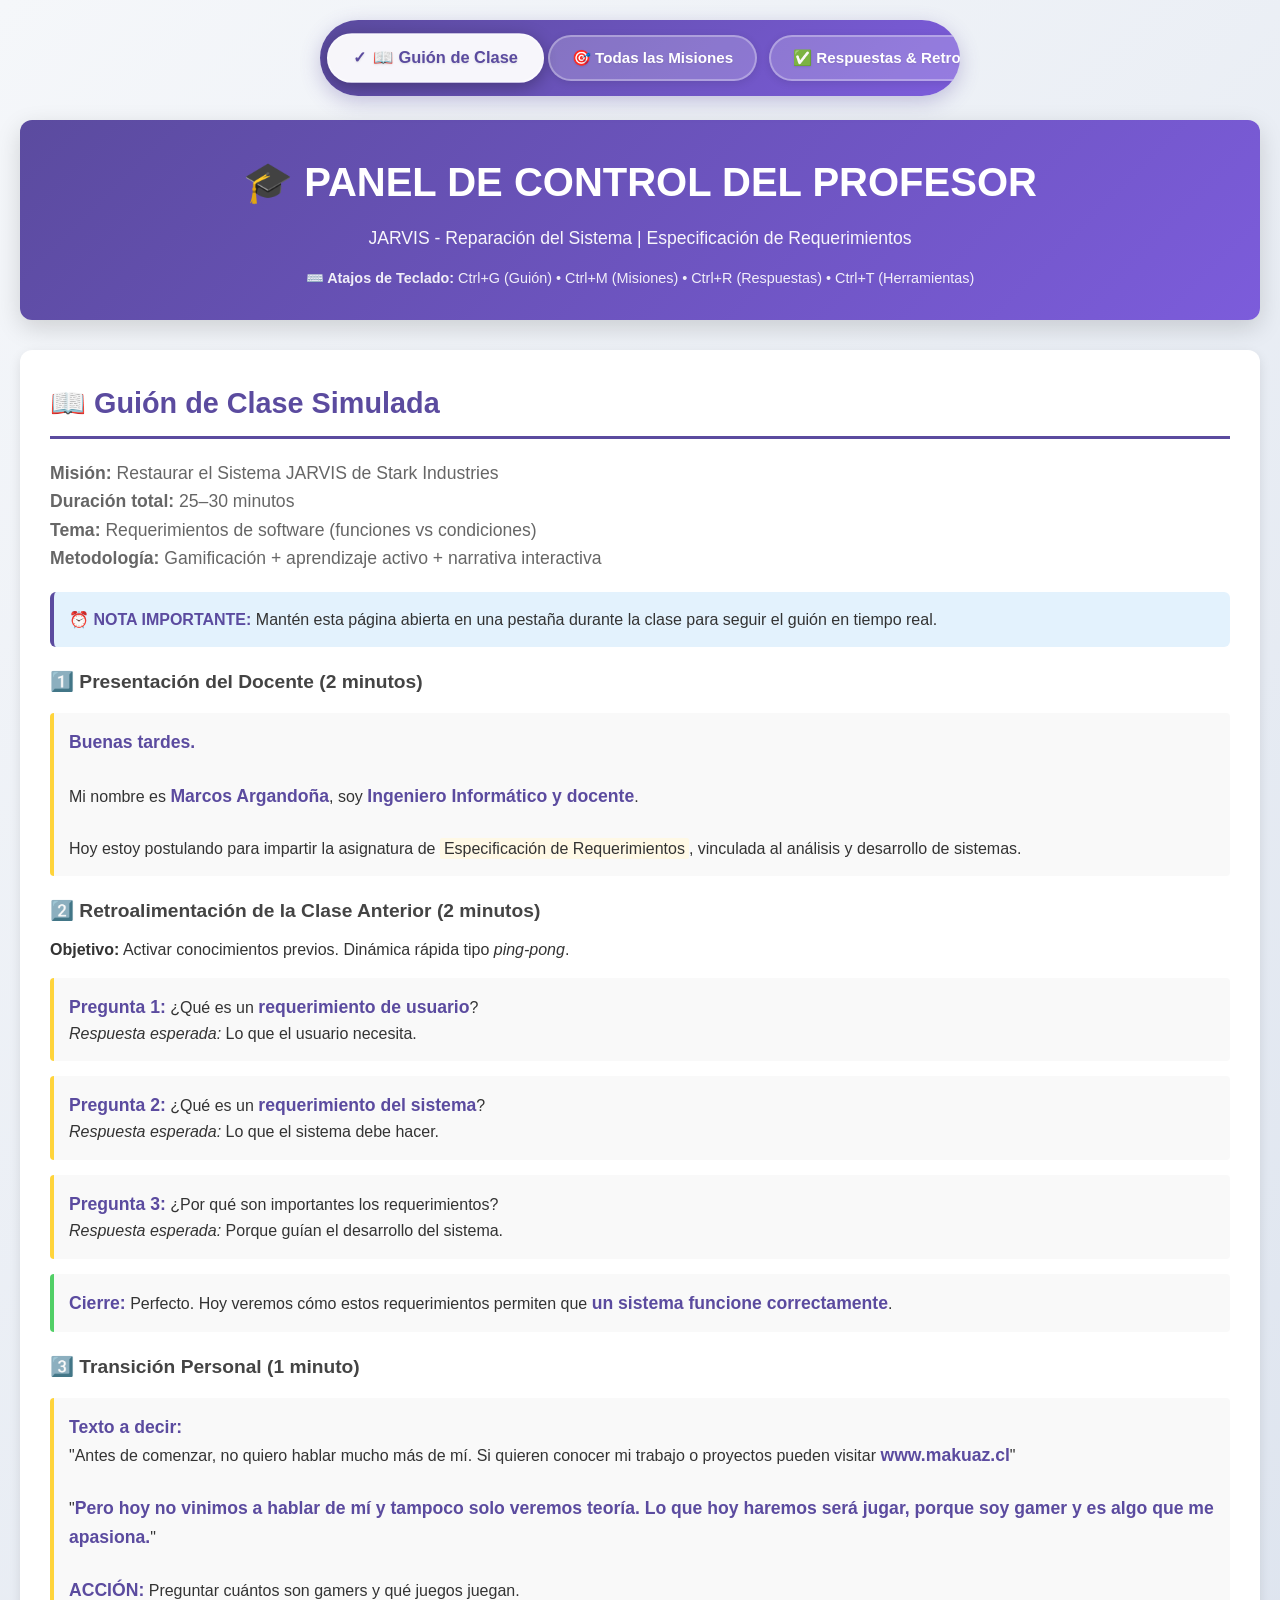
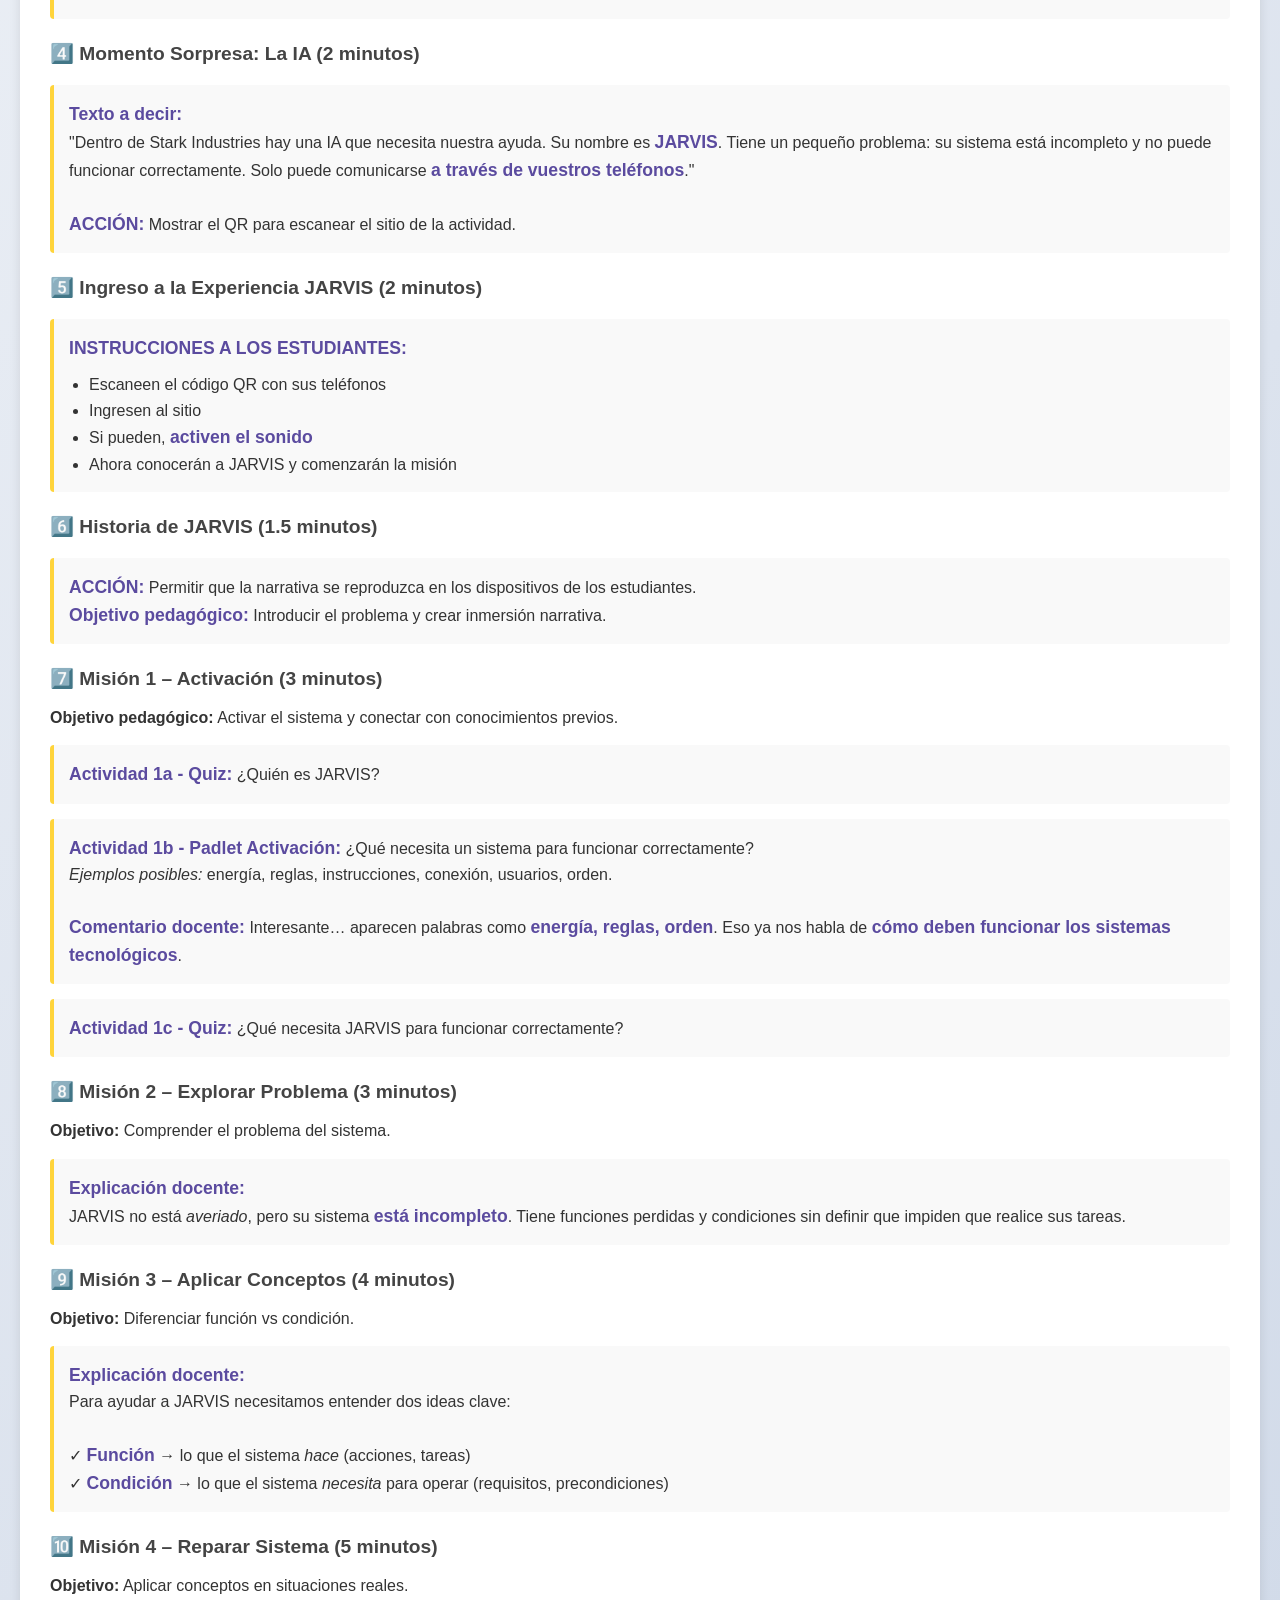
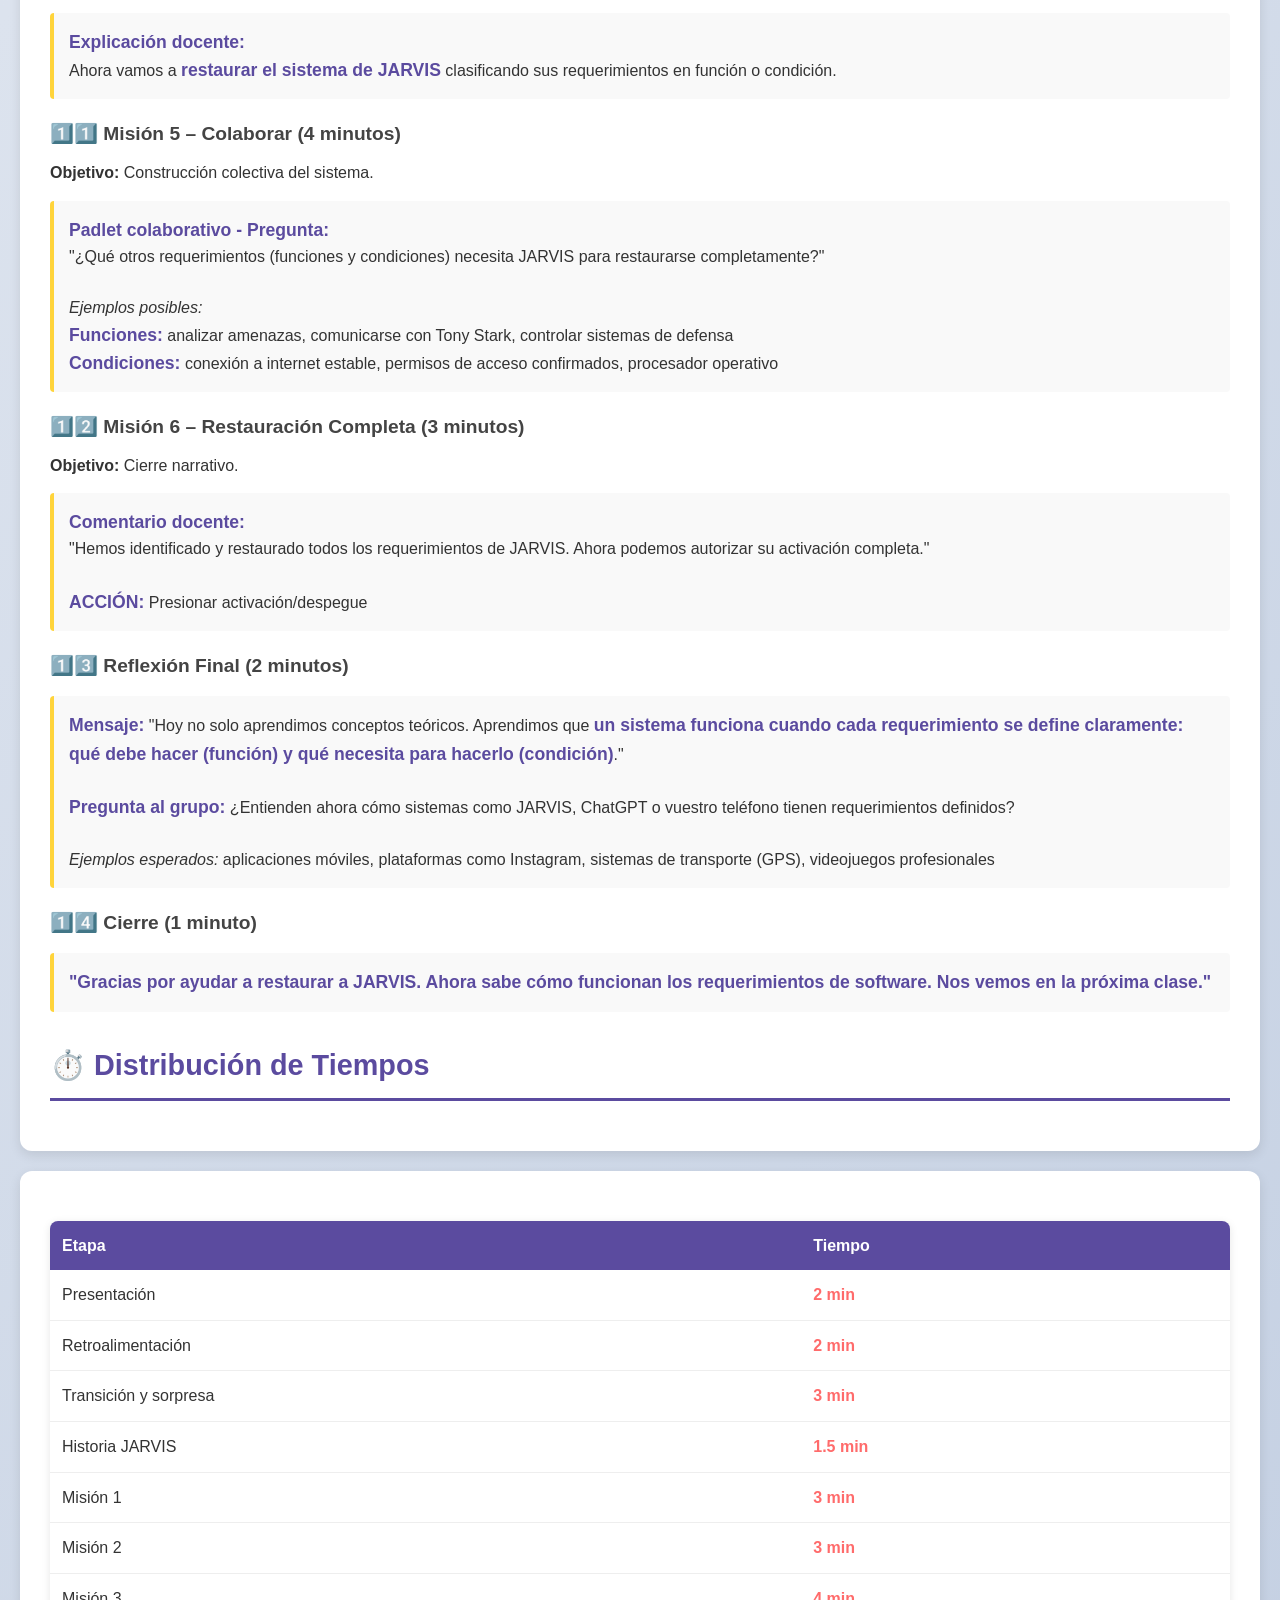
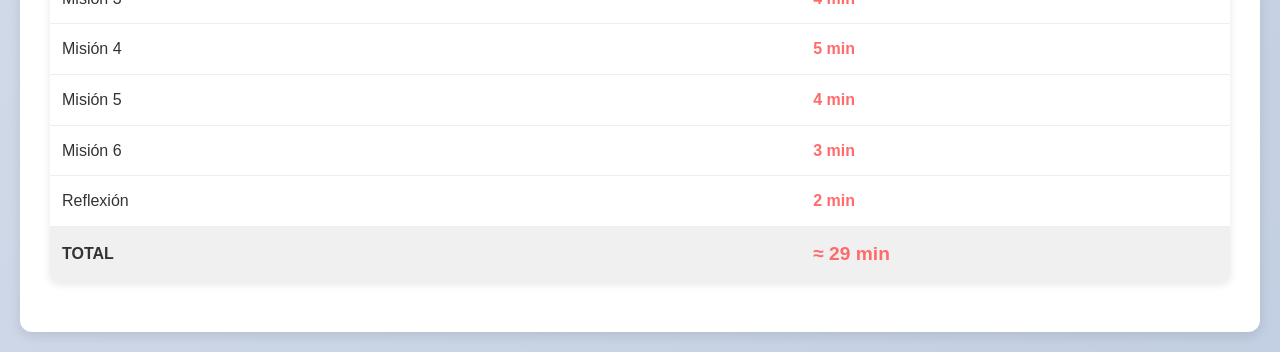
==== index-profesor.html @ 6ffedcb7 "histori ticket y modo profe" ====
<!DOCTYPE html>
<html lang="es">
<head>
    <meta charset="UTF-8">
    <meta name="viewport" content="width=device-width, initial-scale=1.0">
    <meta name="description" content="Panel de Control del Profesor - JARVIS Gamificación">
    <meta name="theme-color" content="#5b4b9f">
    
    <title>🎓 Panel del Profesor - JARVIS</title>
    
    <style>
        * {
            margin: 0;
            padding: 0;
            box-sizing: border-box;
        }

        :root {
            --color-primary: #5b4b9f;
            --color-secondary: #ff6b6b;
            --color-success: #51cf66;
            --color-warning: #ffd43b;
            --color-dark: #1a1a2e;
            --color-light: #f5f5f5;
            --color-text: #333;
            --color-text-light: #666;
        }

        body {
            font-family: 'Segoe UI', Tahoma, Geneva, Verdana, sans-serif;
            background: linear-gradient(135deg, #f5f7fa 0%, #c3cfe2 100%);
            color: var(--color-text);
            line-height: 1.6;
            min-height: 100vh;
        }

        .professor-container {
            max-width: 1400px;
            margin: 0 auto;
            padding: 20px;
            padding-top: 120px;
        }

        .header {
            background: linear-gradient(135deg, var(--color-primary) 0%, #7c5cdb 100%);
            color: white;
            padding: 30px;
            border-radius: 12px;
            margin-bottom: 30px;
            box-shadow: 0 8px 24px rgba(0,0,0,0.15);
            text-align: center;
        }

        .header h1 {
            font-size: 2.5em;
            margin-bottom: 10px;
        }

        .header p {
            font-size: 1.1em;
            opacity: 0.95;
        }

        .tool-tabs {
            display: flex;
            gap: 12px;
            position: fixed;
            top: 20px;
            left: 50%;
            transform: translateX(-50%);
            background: linear-gradient(135deg, var(--color-primary) 0%, #7c5cdb 100%);
            padding: 15px;
            border-radius: 50px;
            z-index: 1000;
            box-shadow: 0 6px 20px rgba(91, 75, 159, 0.3);
            backdrop-filter: blur(10px);
            flex-wrap: nowrap;
            overflow-x: auto;
            max-width: 90vw;
        }

        .tool-tabs::-webkit-scrollbar {
            height: 4px;
        }

        .tool-tabs::-webkit-scrollbar-track {
            background: rgba(255,255,255,0.1);
            border-radius: 10px;
        }

        .tool-tabs::-webkit-scrollbar-thumb {
            background: rgba(255,255,255,0.3);
            border-radius: 10px;
        }

        .tab-btn {
            padding: 12px 22px;
            border: none;
            border-radius: 25px;
            cursor: pointer;
            font-size: 0.95em;
            font-weight: 700;
            transition: all 0.3s ease;
            background: rgba(255, 255, 255, 0.2);
            color: white;
            box-shadow: 0 2px 8px rgba(0,0,0,0.1);
            border: 2px solid rgba(255, 255, 255, 0.3);
            position: relative;
            flex-shrink: 0;
            text-shadow: 0 1px 2px rgba(0,0,0,0.1);
        }

        .tab-btn:hover {
            background: rgba(255, 255, 255, 0.35);
            transform: translateY(-2px);
            box-shadow: 0 4px 12px rgba(0,0,0,0.2);
            border-color: rgba(255, 255, 255, 0.6);
        }

        .tab-btn:hover::after {
            content: attr(title);
            position: absolute;
            top: -40px;
            left: 50%;
            transform: translateX(-50%);
            background: rgba(0, 0, 0, 0.8);
            color: white;
            padding: 6px 12px;
            border-radius: 4px;
            font-size: 0.8em;
            font-weight: 600;
            white-space: nowrap;
            z-index: 1001;
            box-shadow: 0 2px 8px rgba(0,0,0,0.3);
        }

        .tab-btn.active {
            background: rgba(255, 255, 255, 0.95);
            color: var(--color-primary);
            box-shadow: 0 4px 16px rgba(0,0,0,0.3);
            transform: scale(1.08);
            font-weight: 700;
        }

        .tab-btn.active::before {
            content: "✓";
            margin-right: 6px;
        }

        .tab-content {
            display: none;
            animation: fadeIn 0.3s ease;
        }

        .tab-content.active {
            display: block;
        }

        @keyframes fadeIn {
            from { opacity: 0; transform: translateY(10px); }
            to { opacity: 1; transform: translateY(0); }
        }

        /* BOTÓN FLOTANTE GUIÓN */
        .guion-float-btn {
            position: fixed;
            bottom: 30px;
            right: 30px;
            padding: 16px 24px;
            background: linear-gradient(135deg, var(--color-primary) 0%, #7c5cdb 100%);
            color: white;
            border: none;
            border-radius: 50px;
            cursor: pointer;
            font-weight: 700;
            font-size: 1em;
            box-shadow: 0 6px 20px rgba(91, 75, 159, 0.4);
            transition: all 0.3s ease;
            z-index: 999;
            display: none;
        }

        .guion-float-btn.show {
            display: flex;
            align-items: center;
            gap: 8px;
            animation: pulse 2s infinite;
        }

        @keyframes pulse {
            0%, 100% {
                box-shadow: 0 6px 20px rgba(91, 75, 159, 0.4);
                transform: scale(1);
            }
            50% {
                box-shadow: 0 8px 28px rgba(91, 75, 159, 0.6);
                transform: scale(1.03);
            }
        }

        .guion-float-btn:hover {
            transform: translateY(-5px);
            box-shadow: 0 10px 28px rgba(91, 75, 159, 0.6);
            padding: 16px 32px;
            animation: none;
        }

        .guion-float-btn:active {
            transform: translateY(-2px);
        }

        /* INDICADOR DE MEMORIA DE POSICIÓN */
        .position-indicator {
            position: fixed;
            bottom: 30px;
            left: 30px;
            background: rgba(81, 207, 102, 0.9);
            color: white;
            padding: 8px 14px;
            border-radius: 20px;
            font-size: 0.85em;
            font-weight: 600;
            opacity: 0;
            transition: opacity 0.3s ease;
            pointer-events: none;
            z-index: 998;
            box-shadow: 0 2px 8px rgba(0,0,0,0.2);
        }

        .position-indicator.show {
            opacity: 1;
            animation: slideIn 0.3s ease;
        }

        @keyframes slideIn {
            from {
                opacity: 0;
                transform: translateX(-20px);
            }
            to {
                opacity: 1;
                transform: translateX(0);
            }
        }

        /* Responsive para móviles */
        @media (max-width: 768px) {
            .tool-tabs {
                top: 10px;
                left: 50%;
                transform: translateX(-50%);
                padding: 12px;
                gap: 8px;
                max-width: 95vw;
                border-radius: 40px;
            }

            .tab-btn {
                padding: 10px 16px;
                font-size: 0.85em;
                min-width: auto;
            }

            .tab-btn.active::before {
                content: "✓";
                margin-right: 4px;
            }

            .guion-float-btn {
                bottom: 20px;
                right: 20px;
                padding: 12px 20px;
                font-size: 0.9em;
            }

            body {
                padding-top: 80px;
            }
        }

        /* GUION SECTION */
        .guion-section {
            background: white;
            border-radius: 12px;
            padding: 30px;
            margin-bottom: 20px;
            box-shadow: 0 4px 12px rgba(0,0,0,0.1);
        }

        .guion-section h2 {
            color: var(--color-primary);
            margin-bottom: 20px;
            font-size: 1.8em;
            border-bottom: 3px solid var(--color-primary);
            padding-bottom: 10px;
        }

        .guion-section h3 {
            color: #444;
            margin-top: 20px;
            margin-bottom: 10px;
            font-size: 1.2em;
        }

        .time-block {
            background: #f9f9f9;
            padding: 15px;
            margin: 15px 0;
            border-left: 4px solid var(--color-warning);
            border-radius: 4px;
        }

        .time-block strong {
            color: var(--color-primary);
            font-size: 1.1em;
        }

        /* MISSIONS SECTION */
        .missions-section {
            background: white;
            border-radius: 12px;
            padding: 30px;
            box-shadow: 0 4px 12px rgba(0,0,0,0.1);
        }

        .mission-card {
            background: #f9f9f9;
            border: 2px solid var(--color-primary);
            border-radius: 12px;
            padding: 25px;
            margin-bottom: 20px;
            cursor: pointer;
            transition: all 0.3s ease;
        }

        .mission-card:hover {
            transform: translateY(-4px);
            box-shadow: 0 8px 20px rgba(91, 75, 159, 0.2);
        }

        .mission-card.expanded {
            background: white;
            border-color: var(--color-primary);
        }

        .mission-header {
            display: flex;
            justify-content: space-between;
            align-items: center;
            cursor: pointer;
            font-weight: 600;
            font-size: 1.2em;
        }

        .mission-title {
            color: var(--color-primary);
            flex: 1;
        }

        .mission-toggle {
            font-size: 1.5em;
            transition: transform 0.3s ease;
        }

        .mission-card.expanded .mission-toggle {
            transform: rotate(180deg);
        }

        .mission-content {
            display: none;
            margin-top: 20px;
            border-top: 2px solid #eee;
            padding-top: 20px;
        }

        .mission-card.expanded .mission-content {
            display: block;
        }

        .activity {
            background: white;
            border: 1px solid #ddd;
            border-radius: 8px;
            padding: 20px;
            margin-bottom: 15px;
        }

        .activity-num {
            display: inline-block;
            background: var(--color-primary);
            color: white;
            padding: 5px 12px;
            border-radius: 20px;
            margin-bottom: 10px;
            font-weight: 600;
            font-size: 0.9em;
        }

        .activity-title {
            color: var(--color-primary);
            font-size: 1.1em;
            font-weight: 600;
            margin-bottom: 10px;
        }

        .activity-detail {
            margin: 10px 0;
            padding: 10px;
            background: #f5f5f5;
            border-left: 4px solid var(--color-secondary);
            border-radius: 4px;
        }

        .detail-label {
            font-weight: 600;
            color: var(--color-primary);
            display: block;
            margin-bottom: 5px;
        }

        .correct-answer {
            background: #e8f5e9;
            border-left-color: var(--color-success);
            padding: 12px;
            border-radius: 6px;
            margin: 10px 0;
        }

        .correct-answer::before {
            content: "✓ ";
            color: var(--color-success);
            font-weight: 700;
            font-size: 1.2em;
            margin-right: 5px;
        }

        .feedback {
            background: #fff3e0;
            border-left: 4px solid var(--color-warning);
            padding: 12px;
            margin: 10px 0;
            border-radius: 6px;
        }

        .feedback::before {
            content: "💬 ";
            margin-right: 5px;
        }

        .option {
            margin: 8px 0;
            padding: 8px;
            background: white;
            border-radius: 4px;
        }

        .option.correct {
            background: #e8f5e9;
            border-left: 4px solid var(--color-success);
            padding-left: 12px;
        }

        /* TIMING GUIDE */
        .timing-table {
            width: 100%;
            border-collapse: collapse;
            margin: 20px 0;
            background: white;
            border-radius: 8px;
            overflow: hidden;
            box-shadow: 0 2px 8px rgba(0,0,0,0.1);
        }

        .timing-table th {
            background: var(--color-primary);
            color: white;
            padding: 12px;
            text-align: left;
            font-weight: 600;
        }

        .timing-table td {
            padding: 12px;
            border-bottom: 1px solid #eee;
        }

        .timing-table tr:hover {
            background: #f9f9f9;
        }

        .time-value {
            font-weight: 600;
            color: var(--color-secondary);
        }

        /* TIPS & TOOLS */
        .tools-grid {
            display: grid;
            grid-template-columns: repeat(auto-fit, minmax(300px, 1fr));
            gap: 20px;
            margin-top: 20px;
        }

        .tool-card {
            background: white;
            border-radius: 12px;
            padding: 25px;
            box-shadow: 0 4px 12px rgba(0,0,0,0.1);
            border-top: 4px solid var(--color-primary);
        }

        .tool-card h3 {
            color: var(--color-primary);
            margin-bottom: 15px;
            font-size: 1.2em;
        }

        .tool-card ul {
            list-style: none;
            padding: 0;
        }

        .tool-card li {
            padding: 8px 0;
            color: var(--color-text-light);
        }

        .tool-card li:before {
            content: "▸ ";
            color: var(--color-secondary);
            font-weight: 700;
            margin-right: 8px;
        }

        /* PRINT FRIENDLY */
        @media print {
            .tool-tabs { display: none; }
            .header { page-break-avoid: avoid; }
            .mission-card { page-break-inside: avoid; }
        }

        .print-btn, .expand-all-btn {
            padding: 10px 20px;
            background: var(--color-primary);
            color: white;
            border: none;
            border-radius: 6px;
            cursor: pointer;
            margin: 10px 5px;
            font-weight: 600;
            transition: background 0.3s ease;
        }

        .print-btn:hover, .expand-all-btn:hover {
            background: #7c5cdb;
        }

        .highlight {
            background: #fff9e6;
            padding: 2px 4px;
            border-radius: 2px;
            font-weight: 500;
        }

        .note-box {
            background: #e3f2fd;
            border-left: 4px solid var(--color-primary);
            padding: 15px;
            border-radius: 6px;
            margin: 15px 0;
        }

        .note-box strong {
            color: var(--color-primary);
        }
    </style>
</head>
<body>
    <div class="professor-container">
        <!-- HEADER -->
        <div class="header">
            <h1>🎓 PANEL DE CONTROL DEL PROFESOR</h1>
            <p>JARVIS - Reparación del Sistema | Especificación de Requerimientos</p>
            <div style="margin-top: 15px; font-size: 0.9em; opacity: 0.9;">
                <strong>⌨️ Atajos de Teclado:</strong> Ctrl+G (Guión) • Ctrl+M (Misiones) • Ctrl+R (Respuestas) • Ctrl+T (Herramientas)
            </div>
        </div>

        <!-- NAVIGATION TABS -->
        <div class="tool-tabs">
            <button class="tab-btn active" onclick="switchTab('guion')" title="Ctrl+G">📖 Guión de Clase</button>
            <button class="tab-btn" onclick="switchTab('missions')" title="Ctrl+M">🎯 Todas las Misiones</button>
            <button class="tab-btn" onclick="switchTab('respuestas')" title="Ctrl+R">✅ Respuestas & Retroalimentación</button>
            <button class="tab-btn" onclick="switchTab('tools')" title="Ctrl+T">🛠️ Herramientas</button>
        </div>

        <!-- TAB 1: GUION DE CLASE -->
        <div id="guion" class="tab-content active">
            <div class="guion-section">
                <h2>📖 Guión de Clase Simulada</h2>
                <p style="font-size: 1.1em; color: #666; margin-bottom: 20px;">
                    <strong>Misión:</strong> Restaurar el Sistema JARVIS de Stark Industries<br>
                    <strong>Duración total:</strong> 25–30 minutos<br>
                    <strong>Tema:</strong> Requerimientos de software (funciones vs condiciones)<br>
                    <strong>Metodología:</strong> Gamificación + aprendizaje activo + narrativa interactiva
                </p>

                <div class="note-box">
                    <strong>⏰ NOTA IMPORTANTE:</strong> Mantén esta página abierta en una pestaña durante la clase para seguir el guión en tiempo real.
                </div>

                <h3>1️⃣ Presentación del Docente (2 minutos)</h3>
                <div class="time-block">
                    <strong>Buenas tardes.</strong><br><br>
                    Mi nombre es <strong>Marcos Argandoña</strong>, soy <strong>Ingeniero Informático y docente</strong>.<br><br>
                    Hoy estoy postulando para impartir la asignatura de <span class="highlight">Especificación de Requerimientos</span>, vinculada al análisis y desarrollo de sistemas.
                </div>

                <h3>2️⃣ Retroalimentación de la Clase Anterior (2 minutos)</h3>
                <p><strong>Objetivo:</strong> Activar conocimientos previos. Dinámica rápida tipo <em>ping-pong</em>.</p>
                <div class="time-block">
                    <strong>Pregunta 1:</strong> ¿Qué es un <strong>requerimiento de usuario</strong>?<br>
                    <em>Respuesta esperada:</em> Lo que el usuario necesita.
                </div>
                <div class="time-block">
                    <strong>Pregunta 2:</strong> ¿Qué es un <strong>requerimiento del sistema</strong>?<br>
                    <em>Respuesta esperada:</em> Lo que el sistema debe hacer.
                </div>
                <div class="time-block">
                    <strong>Pregunta 3:</strong> ¿Por qué son importantes los requerimientos?<br>
                    <em>Respuesta esperada:</em> Porque guían el desarrollo del sistema.
                </div>
                <div class="time-block" style="border-left-color: var(--color-success);">
                    <strong>Cierre:</strong> Perfecto. Hoy veremos cómo estos requerimientos permiten que <strong>un sistema funcione correctamente</strong>.
                </div>

                <h3>3️⃣ Transición Personal (1 minuto)</h3>
                <div class="time-block">
                    <strong>Texto a decir:</strong><br>
                    "Antes de comenzar, no quiero hablar mucho más de mí. Si quieren conocer mi trabajo o proyectos pueden visitar <strong>www.makuaz.cl</strong>"<br><br>
                    "<strong>Pero hoy no vinimos a hablar de mí y tampoco solo veremos teoría. Lo que hoy haremos será jugar, porque soy gamer y es algo que me apasiona.</strong>"<br><br>
                    <strong>ACCIÓN:</strong> Preguntar cuántos son gamers y qué juegos juegan.
                </div>

                <h3>4️⃣ Momento Sorpresa: La IA (2 minutos)</h3>
                <div class="time-block">
                    <strong>Texto a decir:</strong><br>
                    "Dentro de Stark Industries hay una IA que necesita nuestra ayuda. Su nombre es <strong>JARVIS</strong>. Tiene un pequeño problema: su sistema está incompleto y no puede funcionar correctamente. Solo puede comunicarse <strong>a través de vuestros teléfonos</strong>."<br><br>
                    <strong>ACCIÓN:</strong> Mostrar el QR para escanear el sitio de la actividad.
                </div>

                <h3>5️⃣ Ingreso a la Experiencia JARVIS (2 minutos)</h3>
                <div class="time-block">
                    <strong>INSTRUCCIONES A LOS ESTUDIANTES:</strong>
                    <ul style="margin-top: 10px; margin-left: 20px;">
                        <li>Escaneen el código QR con sus teléfonos</li>
                        <li>Ingresen al sitio</li>
                        <li>Si pueden, <strong>activen el sonido</strong></li>
                        <li>Ahora conocerán a JARVIS y comenzarán la misión</li>
                    </ul>
                </div>

                <h3>6️⃣ Historia de JARVIS (1.5 minutos)</h3>
                <div class="time-block">
                    <strong>ACCIÓN:</strong> Permitir que la narrativa se reproduzca en los dispositivos de los estudiantes.<br>
                    <strong>Objetivo pedagógico:</strong> Introducir el problema y crear inmersión narrativa.
                </div>

                <h3>7️⃣ Misión 1 – Activación (3 minutos)</h3>
                <p><strong>Objetivo pedagógico:</strong> Activar el sistema y conectar con conocimientos previos.</p>
                <div class="time-block">
                    <strong>Actividad 1a - Quiz:</strong> ¿Quién es JARVIS?
                </div>
                <div class="time-block">
                    <strong>Actividad 1b - Padlet Activación:</strong> ¿Qué necesita un sistema para funcionar correctamente?<br>
                    <em>Ejemplos posibles:</em> energía, reglas, instrucciones, conexión, usuarios, orden.<br><br>
                    <strong>Comentario docente:</strong> Interesante… aparecen palabras como <strong>energía, reglas, orden</strong>. Eso ya nos habla de <strong>cómo deben funcionar los sistemas tecnológicos</strong>.
                </div>
                <div class="time-block">
                    <strong>Actividad 1c - Quiz:</strong> ¿Qué necesita JARVIS para funcionar correctamente?
                </div>

                <h3>8️⃣ Misión 2 – Explorar Problema (3 minutos)</h3>
                <p><strong>Objetivo:</strong> Comprender el problema del sistema.</p>
                <div class="time-block">
                    <strong>Explicación docente:</strong><br>
                    JARVIS no está <em>averiado</em>, pero su sistema <strong>está incompleto</strong>. Tiene funciones perdidas y condiciones sin definir que impiden que realice sus tareas.
                </div>

                <h3>9️⃣ Misión 3 – Aplicar Conceptos (4 minutos)</h3>
                <p><strong>Objetivo:</strong> Diferenciar función vs condición.</p>
                <div class="time-block">
                    <strong>Explicación docente:</strong><br>
                    Para ayudar a JARVIS necesitamos entender dos ideas clave:<br><br>
                    ✓ <strong>Función</strong> → lo que el sistema <em>hace</em> (acciones, tareas)<br>
                    ✓ <strong>Condición</strong> → lo que el sistema <em>necesita</em> para operar (requisitos, precondiciones)
                </div>

                <h3>🔟 Misión 4 – Reparar Sistema (5 minutos)</h3>
                <p><strong>Objetivo:</strong> Aplicar conceptos en situaciones reales.</p>
                <div class="time-block">
                    <strong>Explicación docente:</strong><br>
                    Ahora vamos a <strong>restaurar el sistema de JARVIS</strong> clasificando sus requerimientos en función o condición.
                </div>

                <h3>1️⃣1️⃣ Misión 5 – Colaborar (4 minutos)</h3>
                <p><strong>Objetivo:</strong> Construcción colectiva del sistema.</p>
                <div class="time-block">
                    <strong>Padlet colaborativo - Pregunta:</strong><br>
                    "¿Qué otros requerimientos (funciones y condiciones) necesita JARVIS para restaurarse completamente?"<br><br>
                    <em>Ejemplos posibles:</em><br>
                    <strong>Funciones:</strong> analizar amenazas, comunicarse con Tony Stark, controlar sistemas de defensa<br>
                    <strong>Condiciones:</strong> conexión a internet estable, permisos de acceso confirmados, procesador operativo
                </div>

                <h3>1️⃣2️⃣ Misión 6 – Restauración Completa (3 minutos)</h3>
                <p><strong>Objetivo:</strong> Cierre narrativo.</p>
                <div class="time-block">
                    <strong>Comentario docente:</strong><br>
                    "Hemos identificado y restaurado todos los requerimientos de JARVIS. Ahora podemos autorizar su activación completa."<br><br>
                    <strong>ACCIÓN:</strong> Presionar activación/despegue
                </div>

                <h3>1️⃣3️⃣ Reflexión Final (2 minutos)</h3>
                <div class="time-block">
                    <strong>Mensaje:</strong> "Hoy no solo aprendimos conceptos teóricos. Aprendimos que <strong>un sistema funciona cuando cada requerimiento se define claramente: qué debe hacer (función) y qué necesita para hacerlo (condición)</strong>."<br><br>
                    <strong>Pregunta al grupo:</strong> ¿Entienden ahora cómo sistemas como JARVIS, ChatGPT o vuestro teléfono tienen requerimientos definidos?<br><br>
                    <em>Ejemplos esperados:</em> aplicaciones móviles, plataformas como Instagram, sistemas de transporte (GPS), videojuegos profesionales
                </div>

                <h3>1️⃣4️⃣ Cierre (1 minuto)</h3>
                <div class="time-block">
                    <strong>"Gracias por ayudar a restaurar a JARVIS. Ahora sabe cómo funcionan los requerimientos de software. Nos vemos en la próxima clase."</strong>
                </div>

                <h2 style="margin-top: 30px;">⏱️ Distribución de Tiempos</h2>
            </div>

            <div class="missions-section">
                <table class="timing-table">
                    <thead>
                        <tr>
                            <th>Etapa</th>
                            <th>Tiempo</th>
                        </tr>
                    </thead>
                    <tbody>
                        <tr>
                            <td>Presentación</td>
                            <td class="time-value">2 min</td>
                        </tr>
                        <tr>
                            <td>Retroalimentación</td>
                            <td class="time-value">2 min</td>
                        </tr>
                        <tr>
                            <td>Transición y sorpresa</td>
                            <td class="time-value">3 min</td>
                        </tr>
                        <tr>
                            <td>Historia JARVIS</td>
                            <td class="time-value">1.5 min</td>
                        </tr>
                        <tr>
                            <td>Misión 1</td>
                            <td class="time-value">3 min</td>
                        </tr>
                        <tr>
                            <td>Misión 2</td>
                            <td class="time-value">3 min</td>
                        </tr>
                        <tr>
                            <td>Misión 3</td>
                            <td class="time-value">4 min</td>
                        </tr>
                        <tr>
                            <td>Misión 4</td>
                            <td class="time-value">5 min</td>
                        </tr>
                        <tr>
                            <td>Misión 5</td>
                            <td class="time-value">4 min</td>
                        </tr>
                        <tr>
                            <td>Misión 6</td>
                            <td class="time-value">3 min</td>
                        </tr>
                        <tr>
                            <td>Reflexión</td>
                            <td class="time-value">2 min</td>
                        </tr>
                        <tr style="background: #f0f0f0; font-weight: bold;">
                            <td>TOTAL</td>
                            <td class="time-value" style="font-size: 1.2em;">≈ 29 min</td>
                        </tr>
                    </tbody>
                </table>
            </div>
        </div>

        <!-- TAB 2: TODAS LAS MISIONES -->
        <div id="missions" class="tab-content">
            <div class="missions-section">
                <div style="margin-bottom: 20px;">
                    <button class="expand-all-btn" onclick="expandAllMissions()">📂 Expandir Todo</button>
                    <button class="expand-all-btn" onclick="collapseAllMissions()">📁 Contraer Todo</button>
                    <button class="print-btn" onclick="window.print()">🖨️ Imprimir</button>
                </div>

                <!-- MISIÓN 1 -->
                <div class="mission-card" id="mission-1">
                    <div class="mission-header" onclick="toggleMission(1)">
                        <span class="mission-title">📖 Misión 1: Activación - Activar el Sistema</span>
                        <span class="mission-toggle">▼</span>
                    </div>
                    <div class="mission-content">
                        <div class="activity">
                            <span class="activity-num">Actividad 1.1</span>
                            <div class="activity-title">Quiz: ¿Quién es JARVIS?</div>
                            <div class="activity-detail">
                                <span class="detail-label">Tipo:</span> Pregunta de opción múltiple
                            </div>
                            <div class="activity-detail">
                                <span class="detail-label">Pregunta:</span> ¿Quién es JARVIS?
                            </div>
                            <div class="correct-answer">
                                La inteligencia artificial que controla Stark Industries
                            </div>
                        </div>

                        <div class="activity">
                            <span class="activity-num">Actividad 1.2</span>
                            <div class="activity-title">Padlet: ¿Qué necesita un sistema para funcionar?</div>
                            <div class="activity-detail">
                                <span class="detail-label">Tipo:</span> Colaboración en Padlet (respuestas abiertas)
                            </div>
                            <div class="activity-detail">
                                <span class="detail-label">Pregunta:</span> ¿Qué necesita un sistema para funcionar correctamente?
                            </div>
                            <div class="activity-detail">
                                <span class="detail-label">Ejemplos Esperados:</span>
                                <ul style="margin-left: 15px; margin-top: 8px;">
                                    <li>Energía</li>
                                    <li>Reglas</li>
                                    <li>Instrucciones</li>
                                    <li>Conexión</li>
                                    <li>Usuarios</li>
                                    <li>Orden</li>
                                </ul>
                            </div>
                            <div class="feedback">
                                <strong>Intervención docente:</strong> "Interesante… aparecen palabras como <strong>energía, reglas, orden</strong>. Eso ya nos habla de <strong>cómo deben funcionar los sistemas tecnológicos</strong>."
                            </div>
                        </div>

                        <div class="activity">
                            <span class="activity-num">Actividad 1.3</span>
                            <div class="activity-title">Quiz: ¿Qué necesita JARVIS para funcionar?</div>
                            <div class="activity-detail">
                                <span class="detail-label">Tipo:</span> Pregunta de opción múltiple
                            </div>
                            <div class="activity-detail">
                                <span class="detail-label">Pregunta:</span> ¿Qué necesita JARVIS para funcionar correctamente?
                            </div>
                            <div class="correct-answer">
                                Requerimientos claros (funciones y condiciones)
                            </div>
                        </div>
                    </div>
                </div>

                <!-- MISIÓN 2 -->
                <div class="mission-card" id="mission-2">
                    <div class="mission-header" onclick="toggleMission(2)">
                        <span class="mission-title">🔍 Misión 2: Explorar Problema - Comprender lo que Falta</span>
                        <span class="mission-toggle">▼</span>
                    </div>
                    <div class="mission-content">
                        <div class="activity">
                            <span class="activity-num">Actividad 2.1</span>
                            <div class="activity-title">Quiz: Identificar el Problema</div>
                            <div class="activity-detail">
                                <span class="detail-label">Tipo:</span> Pregunta de opción múltiple
                            </div>
                            <div class="activity-detail">
                                <span class="detail-label">Pregunta:</span> ¿Cuál es el problema principal de JARVIS?
                            </div>
                            <div class="correct-answer">
                                Su sistema está incompleto: tiene funciones pero le faltan las condiciones necesarias
                            </div>
                        </div>

                        <div class="activity">
                            <span class="activity-num">Actividad 2.2</span>
                            <div class="activity-title">Lectura Conceptual: ¿Qué son los Requerimientos?</div>
                            <div class="activity-detail">
                                <span class="detail-label">Tipo:</span> Lectura y comprensión
                            </div>
                            <div class="activity-detail">
                                <span class="detail-label">Contenido a leer:</span> Conceptos clave de requerimientos (definición, importancia, tipos)
                            </div>
                            <div class="feedback">
                                <strong>Mensaje JARVIS:</strong> "Sin requerimientos claros, no puedo cumplir mis funciones."
                            </div>
                        </div>

                        <div class="activity">
                            <span class="activity-num">Actividad 2.3</span>
                            <div class="activity-title">Checklist: Requerimientos Faltantes</div>
                            <div class="activity-detail">
                                <span class="detail-label">Tipo:</span> Checklist interactivo
                            </div>
                            <div class="activity-detail">
                                <span class="detail-label">Tarea:</span> Marcar qué requerimientos faltan en el sistema JARVIS
                            </div>
                            <div class="correct-answer">
                                ✓ Conexión estable a sistemas de red<br>
                                ✓ Permisos de acceso confirmados<br>
                                ✓ Procesador operativo<br>
                                ✓ Condiciones de seguridad definidas
                            </div>
                        </div>

                        <div class="activity">
                            <span class="activity-num">Actividad 2.4</span>
                            <div class="activity-title">Quiz: Consecuencias de Requisitos Mal Definidos</div>
                            <div class="activity-detail">
                                <span class="detail-label">Tipo:</span> Pregunta de opción múltiple
                            </div>
                            <div class="activity-detail">
                                <span class="detail-label">Pregunta:</span> ¿Qué sucede cuando los requerimientos no están bien definidos?
                            </div>
                            <div class="correct-answer">
                                El sistema no funciona correctamente aunque teoricamente tenga el código correcto
                            </div>
                        </div>
                    </div>
                </div>

                <!-- MISIÓN 3 -->
                <div class="mission-card" id="mission-3">
                    <div class="mission-header" onclick="toggleMission(3)">
                        <span class="mission-title">🧠 Misión 3: Aplicar Conceptos - Función vs Condición</span>
                        <span class="mission-toggle">▼</span>
                    </div>
                    <div class="mission-content">
                        <div class="activity">
                            <span class="activity-num">Actividad 3.1</span>
                            <div class="activity-title">Definición Conceptual: Función</div>
                            <div class="activity-detail">
                                <span class="detail-label">Tipo:</span> Lectura conceptual
                            </div>
                            <div class="activity-detail">
                                <span class="detail-label">Concepto:</span> FUNCIÓN = Lo que el sistema HACE
                            </div>
                            <div class="correct-answer">
                                Son las acciones y tareas que realiza el sistema. Se expresan con verbos de acción: calcular, transmitir, ejecutar, enviar, analizar.
                            </div>
                            <div class="feedback">
                                <strong>Ejemplo:</strong> "Procesar comandos" es una función
                            </div>
                        </div>

                        <div class="activity">
                            <span class="activity-num">Actividad 3.2</span>
                            <div class="activity-title">Definición Conceptual: Condición</div>
                            <div class="activity-detail">
                                <span class="detail-label">Tipo:</span> Lectura conceptual
                            </div>
                            <div class="activity-detail">
                                <span class="detail-label">Concepto:</span> CONDICIÓN = Lo que el sistema NECESITA
                            </div>
                            <div class="correct-answer">
                                Son los requisitos previos y condiciones necesarias para que el sistema pueda operar. Se expresan con: requiere, necesita, depende de, debe estar disponible.
                            </div>
                            <div class="feedback">
                                <strong>Ejemplo:</strong> "Conexión de red disponible" es una condición
                            </div>
                        </div>

                        <div class="activity">
                            <span class="activity-num">Actividad 3.3</span>
                            <div class="activity-title">Quiz Conceptual: Diferenciar Función vs Condición</div>
                            <div class="activity-detail">
                                <span class="detail-label">Tipo:</span> Serie de preguntas de opción múltiple
                            </div>
                            <div class="activity-detail">
                                <span class="detail-label">Pregunta:</span> ¿"Procesar solicitudes de usuario" es una FUNCIÓN o CONDICIÓN?
                            </div>
                            <div class="correct-answer">
                                FUNCIÓN (es lo que el sistema HACE)
                            </div>
                            <div class="activity-detail" style="margin-top: 15px;">
                                <span class="detail-label">Pregunta:</span> ¿"Batería suficiente" es una FUNCIÓN o CONDICIÓN?
                            </div>
                            <div class="correct-answer">
                                CONDICIÓN (es lo que el sistema NECESITA)
                            </div>
                            <div class="activity-detail" style="margin-top: 15px;">
                                <span class="detail-label">Pregunta:</span> ¿"Comunicarse con dispositivos" es una FUNCIÓN o CONDICIÓN?
                            </div>
                            <div class="correct-answer">
                                FUNCIÓN (es lo que el sistema HACE)
                            </div>
                        </div>

                        <div class="feedback" style="margin-top: 15px;">
                            <strong>Mensaje JARVIS:</strong> "Las funciones me permiten actuar. Las condiciones me permiten estar listo para actuar."
                        </div>
                    </div>
                </div>

                <!-- MISIÓN 4 -->
                <div class="mission-card" id="mission-4">
                    <div class="mission-header" onclick="toggleMission(4)">
                        <span class="mission-title">🔧 Misión 4: Reparar Sistema - Clasificar Requerimientos</span>
                        <span class="mission-toggle">▼</span>
                    </div>
                    <div class="mission-content">
                        <div class="activity">
                            <span class="activity-num">Actividad 4.1</span>
                            <div class="activity-title">Clasificación: Requerimientos de JARVIS</div>
                            <div class="activity-detail">
                                <span class="detail-label">Tipo:</span> Arrastrar y soltar / Clasificación
                            </div>
                            <div class="activity-detail">
                                <span class="detail-label">Tarea:</span> Clasificar cada requerimiento como FUNCIÓN o CONDICIÓN
                            </div>
                            <div class="activity-detail">
                                <span class="detail-label">Requerimientos a clasificar:</span>
                                <ul style="margin-left: 15px; margin-top: 8px;">
                                    <li><strong>Procesar solicitudes:</strong> <span style="color: var(--color-success); font-weight: 600;">FUNCIÓN</span></li>
                                    <li><strong>Conexión a internet:</strong> <span style="color: var(--color-secondary); font-weight: 600;">CONDICIÓN</span></li>
                                    <li><strong>Analizar datos:</strong> <span style="color: var(--color-success); font-weight: 600;">FUNCIÓN</span></li>
                                    <li><strong>Base de datos disponible:</strong> <span style="color: var(--color-secondary); font-weight: 600;">CONDICIÓN</span></li>
                                    <li><strong>Transmitir respuestas:</strong> <span style="color: var(--color-success); font-weight: 600;">FUNCIÓN</span></li>
                                    <li><strong>Servidor activo:</strong> <span style="color: var(--color-secondary); font-weight: 600;">CONDICIÓN</span></li>
                                </ul>
                            </div>
                            <div class="feedback">
                                <strong>Mensaje JARVIS:</strong> "Cada requerimiento que identificas me acerca a funcionar completamente."
                            </div>
                        </div>

                        <div class="activity">
                            <span class="activity-num">Actividad 4.2</span>
                            <div class="activity-title">Validación de Respuestas</div>
                            <div class="activity-detail">
                                <span class="detail-label">Acción:</span> Sistema valida automáticamente las clasificaciones
                            </div>
                            <div class="feedback">
                                <strong>Feedback General:</strong> "Excelente. Has identificado correctamente la diferencia entre lo que JARVIS HACE (funciones) y lo que JARVIS NECESITA (condiciones)."
                            </div>
                        </div>
                    </div>
                </div>

                <!-- MISIÓN 5 -->
                <div class="mission-card" id="mission-5">
                    <div class="mission-header" onclick="toggleMission(5)">
                        <span class="mission-title">🤝 Misión 5: Colaborar - Construcción Colectiva</span>
                        <span class="mission-toggle">▼</span>
                    </div>
                    <div class="mission-content">
                        <div class="activity">
                            <span class="activity-num">Actividad 5.1</span>
                            <div class="activity-title">Padlet Colaborativo: Nuevos Requerimientos</div>
                            <div class="activity-detail">
                                <span class="detail-label">Tipo:</span> Colaboración en tiempo real (Padlet)
                            </div>
                            <div class="activity-detail">
                                <span class="detail-label">Pregunta Central:</span> ¿Qué otros requerimientos (funciones y condiciones) necesita JARVIS para restaurarse completamente?
                            </div>
                            <div class="activity-detail">
                                <span class="detail-label">Ejemplos Esperados - FUNCIONES:</span>
                                <ul style="margin-left: 15px; margin-top: 8px;">
                                    <li>Analizar amenazas</li>
                                    <li>Comunicarse con Tony Stark</li>
                                    <li>Controlar sistemas de defensa</li>
                                    <li>Monitorear sensores</li>
                                    <li>Generar reportes</li>
                                </ul>
                            </div>
                            <div class="activity-detail">
                                <span class="detail-label">Ejemplos Esperados - CONDICIONES:</span>
                                <ul style="margin-left: 15px; margin-top: 8px;">
                                    <li>Conexión a internet estable</li>
                                    <li>Permisos de acceso confirmados</li>
                                    <li>Procesador operativo</li>
                                    <li>Protocolo de seguridad activo</li>
                                    <li>Almacenamiento disponible</li>
                                </ul>
                            </div>
                            <div class="feedback">
                                <strong>Mensaje JARVIS:</strong> "Tu idea puede ser el requerimiento final que necesito para funcionar correctamente."
                            </div>
                        </div>
                    </div>
                </div>

                <!-- MISIÓN 6 -->
                <div class="mission-card" id="mission-6">
                    <div class="mission-header" onclick="toggleMission(6)">
                        <span class="mission-title">⚡ Misión 6: Restauración Completa - Activación Final</span>
                        <span class="mission-toggle">▼</span>
                    </div>
                    <div class="mission-content">
                        <div class="activity">
                            <span class="activity-num">Actividad 6.1</span>
                            <div class="activity-title">Verificación Final del Sistema</div>
                            <div class="activity-detail">
                                <span class="detail-label">Acción:</span> El sistema verifica que todos los requerimientos hayan sido identificados
                            </div>
                            <div class="feedback">
                                <strong>Mensaje del docente:</strong> "Hemos identificado y restaurado todos los requerimientos de JARVIS. Ahora podemos autorizar su activación completa."
                            </div>
                        </div>

                        <div class="activity">
                            <span class="activity-num">Actividad 6.2</span>
                            <div class="activity-title">Botón de Activación Final</div>
                            <div class="activity-detail">
                                <span class="detail-label">Acción:</span> Presionar botón ACTIVAR para iniciar el despegue de JARVIS
                            </div>
                            <div class="correct-answer">
                                ⚡ JARVIS ACTIVADO - Sistema restaurado al 100%
                            </div>
                            <div class="feedback">
                                <strong>Mensaje JARVIS:</strong> "Sistema completo. Volvemos a casa. Gracias."
                            </div>
                        </div>
                    </div>
                </div>

            </div>
        </div>

        <!-- TAB 3: RESPUESTAS Y RETROALIMENTACIÓN -->
        <div id="respuestas" class="tab-content">
            <div class="missions-section">
                <h2 style="color: var(--color-primary); margin-bottom: 20px;">✅ Guía Completa de Respuestas y Retroalimentación</h2>

                <div class="note-box">
                    <strong>💡 CÓMO USAR ESTA SECCIÓN:</strong><br>
                    Esta guía contiene todas las respuestas esperadas y retroalimentaciones que debe dar en cada actividad. Úsala como referencia durante la clase para orientar a los estudiantes sin revelar directamente la respuesta.
                </div>

                <h3 style="margin-top: 30px; color: var(--color-primary);">MISIÓN 1: Activación</h3>

                <div class="activity">
                    <span class="activity-num">Actividad 1.1 - Quiz: ¿Quién es JARVIS?</span>
                    <div class="activity-detail">
                        <span class="detail-label">Pregunta:</span> ¿Quién es JARVIS?
                    </div>
                    <div class="correct-answer">
                        La inteligencia artificial que controla todos los sistemas de Stark Industries
                    </div>
                    <div class="feedback">
                        Si el estudiante responde correctamente: "Bien, JARVIS es una IA muy avanzada. Ahora necesitamos ayudarle a restaurarse."<br>
                        Si responde incorrectamente: "No exactamente. JARVIS es la IA que controla Stark Industries. Intenta de nuevo."
                    </div>
                </div>

                <div class="activity">
                    <span class="activity-num">Actividad 1.2 - Padlet: ¿Qué necesita un sistema?</span>
                    <div class="activity-detail">
                        <span class="detail-label">Pregunta:</span> ¿Qué necesita un sistema para funcionar correctamente?
                    </div>
                    <div class="activity-detail">
                        <span class="detail-label">Respuestas Aceptables:</span>
                        <ul style="margin-left: 15px; margin-top: 8px;">
                            <li>Energía/electricidad</li>
                            <li>Reglas/normas</li>
                            <li>Instrucciones</li>
                            <li>Conexión (red)</li>
                            <li>Usuarios</li>
                            <li>Orden/estructura</li>
                            <li>Datos/información</li>
                        </ul>
                    </div>
                    <div class="feedback">
                        <strong>Intervención Docente Sugerida:</strong><br>
                        "Excelentes ideas. Veo que mencionan energía, reglas, orden. Eso ya nos habla de cómo funcionan los sistemas tecnológicos. Necesitan cosas que hacer (reglas) y cosas que necesitan para hacerlo (energía, conexión)."
                    </div>
                </div>

                <div class="activity">
                    <span class="activity-num">Actividad 1.3 - Quiz: ¿Qué necesita JARVIS?</span>
                    <div class="activity-detail">
                        <span class="detail-label">Pregunta:</span> ¿Qué necesita JARVIS para funcionar correctamente?
                    </div>
                    <div class="correct-answer">
                        Requerimientos claros que definan qué debe hacer y bajo qué condiciones
                    </div>
                    <div class="feedback">
                        Si es correcto: "Perfecto. JARVIS necesita que definamos claramente qué debe hacer (funciones) y bajo qué condiciones debe operar (requisitos)."<br>
                        Si es incorrecto: "No exactamente. El problema de JARVIS es que tiene funciones pero no tiene claras las condiciones necesarias. Piensa en qué necesita para ejecutar sus funciones."
                    </div>
                </div>

                <h3 style="margin-top: 30px; color: var(--color-primary);">MISIÓN 2: Explorar Problema</h3>

                <div class="activity">
                    <span class="activity-num">Actividad 2.1 - Quiz: Identificar el Problema</span>
                    <div class="activity-detail">
                        <span class="detail-label">Pregunta:</span> ¿Cuál es el problema principal de JARVIS?
                    </div>
                    <div class="correct-answer">
                        Su sistema está incompleto: tiene todas las funciones pero le faltan las condiciones necesarias para ejecutarlas
                    </div>
                    <div class="feedback">
                        Si es correcto: "Exactamente. JARVIS tiene el código, tiene las funciones, pero sin las condiciones no puede hacer nada."<br>
                        Si es incorrecto: "Casi. El problema es más profundo que un simple error de código. Es que JARVIS tiene FUNCIONES pero le faltan las CONDICIONES. Es como tener un auto pero sin gasolina."
                    </div>
                </div>

                <div class="activity">
                    <span class="activity-num">Actividad 2.3 - Checklist: Requerimientos Faltantes</span>
                    <div class="activity-detail">
                        <span class="detail-label">Tarea:</span> Marcar TODOS los requerimientos faltantes
                    </div>
                    <div class="correct-answer">
                        ✓ Conexión estable a sistemas de red<br>
                        ✓ Permisos de acceso confirmados<br>
                        ✓ Procesador operativo<br>
                        ✓ Protocolo de seguridad inicializado<br>
                        ✓ Almacenamiento disponible
                    </div>
                    <div class="feedback">
                        <strong>Retroalimentación por cada acierto:</strong> "Correcto, ese es un requerimiento que JARVIS necesita."<br>
                        <strong>Si falta alguno:</strong> "Intenta de nuevo. ¿Qué más necesitaría JARVIS para estar listo?"
                    </div>
                </div>

                <div class="activity">
                    <span class="activity-num">Actividad 2.4 - Quiz: Consecuencias</span>
                    <div class="activity-detail">
                        <span class="detail-label">Pregunta:</span> ¿Qué sucede cuando los requerimientos no están bien definidos?
                    </div>
                    <div class="correct-answer">
                        El sistema no funciona correctamente, aunque teoricamente tenga el código y las funciones correctas
                    </div>
                    <div class="feedback">
                        Si es correcto: "Así es. Este es un concepto fundamental en ingeniería de software. Un sistema brillante sin requerimientos claros simplemente no funciona."<br>
                        Si es incorrecto: "Piénsalo: JARVIS tiene todo el código perfecto, todas las funciones, pero sin requerimientos claros no puede ejecutarlas. ¿Ves el problema?"
                    </div>
                </div>

                <h3 style="margin-top: 30px; color: var(--color-primary);">MISIÓN 3: Aplicar Conceptos</h3>

                <div class="activity">
                    <span class="activity-num">Actividad 3.3 - Quiz: Función vs Condición (3 preguntas)</span>
                    <div class="activity-detail">
                        <span class="detail-label">Pregunta 1:</span> ¿"Procesar solicitudes de usuario" es FUNCIÓN o CONDICIÓN?
                    </div>
                    <div class="correct-answer">
                        FUNCIÓN (es lo que el sistema HACE)
                    </div>
                    <div class="feedback">
                        Correcto: "Bien. 'Procesar' es un verbo de acción. Eso es lo que el sistema HACE."<br>
                        Incorrecto: "Analiza bien. ¿'Procesar' qué es? ¿Una acción o un requisito?"
                    </div>

                    <div class="activity-detail" style="margin-top: 15px;">
                        <span class="detail-label">Pregunta 2:</span> ¿"Batería suficiente" es FUNCIÓN o CONDICIÓN?
                    </div>
                    <div class="correct-answer">
                        CONDICIÓN (es lo que el sistema NECESITA)
                    </div>
                    <div class="feedback">
                        Correcto: "Exacto. 'Batería suficiente' es algo que el sistema NECESITA para poder operar."<br>
                        Incorrecto: "Piénsalo: ¿Es esto algo que el sistema HACE o algo que el sistema NECESITA para hacer sus tareas?"
                    </div>

                    <div class="activity-detail" style="margin-top: 15px;">
                        <span class="detail-label">Pregunta 3:</span> ¿"Comunicarse con dispositivos" es FUNCIÓN o CONDICIÓN?
                    </div>
                    <div class="correct-answer">
                        FUNCIÓN (es lo que el sistema HACE)
                    </div>
                    <div class="feedback">
                        Correcto: "Perfecto. 'Comunicarse' es una acción que realiza el sistema."<br>
                        Incorrecto: "Intenta de nuevo. ¿'Comunicarse' es una acción que realiza o algo que necesita?"
                    </div>
                </div>

                <h3 style="margin-top: 30px; color: var(--color-primary);">MISIÓN 4: Reparar Sistema</h3>

                <div class="activity">
                    <span class="activity-num">Actividad 4.1 - Clasificación de Requerimientos</span>
                    <div class="activity-detail">
                        <span class="detail-label">Tarea:</span> Clasificar cada requerimiento correctamente
                    </div>
                    <div class="activity-detail">
                        <span class="detail-label">Respuesta Correcta Completa:</span>
                    </div>
                    <table style="width: 100%; margin-top: 10px; border-collapse: collapse;">
                        <tr style="background: #f5f5f5;">
                            <td style="padding: 10px; border: 1px solid #ddd;"><strong>Requerimiento</strong></td>
                            <td style="padding: 10px; border: 1px solid #ddd;"><strong>Clasificación</strong></td>
                        </tr>
                        <tr>
                            <td style="padding: 10px; border: 1px solid #ddd;">Procesar solicitudes</td>
                            <td style="padding: 10px; border: 1px solid #ddd; background: #e8f5e9;"><strong style="color: var(--color-success);">✓ FUNCIÓN</strong></td>
                        </tr>
                        <tr>
                            <td style="padding: 10px; border: 1px solid #ddd;">Conexión a internet</td>
                            <td style="padding: 10px; border: 1px solid #ddd; background: #ffebee;"><strong style="color: var(--color-secondary);">✗ CONDICIÓN</strong></td>
                        </tr>
                        <tr>
                            <td style="padding: 10px; border: 1px solid #ddd;">Analizar datos</td>
                            <td style="padding: 10px; border: 1px solid #ddd; background: #e8f5e9;"><strong style="color: var(--color-success);">✓ FUNCIÓN</strong></td>
                        </tr>
                        <tr>
                            <td style="padding: 10px; border: 1px solid #ddd;">Base de datos disponible</td>
                            <td style="padding: 10px; border: 1px solid #ddd; background: #ffebee;"><strong style="color: var(--color-secondary);">✗ CONDICIÓN</strong></td>
                        </tr>
                        <tr>
                            <td style="padding: 10px; border: 1px solid #ddd;">Transmitir respuestas</td>
                            <td style="padding: 10px; border: 1px solid #ddd; background: #e8f5e9;"><strong style="color: var(--color-success);">✓ FUNCIÓN</strong></td>
                        </tr>
                        <tr>
                            <td style="padding: 10px; border: 1px solid #ddd;">Servidor activo</td>
                            <td style="padding: 10px; border: 1px solid #ddd; background: #ffebee;"><strong style="color: var(--color-secondary);">✗ CONDICIÓN</strong></td>
                        </tr>
                    </table>
                    <div class="feedback" style="margin-top: 15px;">
                        <strong>Si todas son correctas:</strong> "Excelente. Has entendido perfectamente la diferencia. Esto es exactamente lo que los ingenieros de software hacen todos los días."<br>
                        <strong>Si hay errores:</strong> "Veamos esto de nuevo. Recuerda: ¿Esta palabra describe lo que el sistema HACE o lo que el sistema NECESITA para hacerlo?"
                    </div>
                </div>

                <h2 style="margin-top: 40px; color: var(--color-primary); font-size: 1.5em;">📚 BONUS: Ejemplo Profesional - Criterios de Aceptación</h2>
                <div class="note-box" style="background: #f0f4ff; border-left-color: var(--color-primary); margin: 20px 0;">
                    <strong>💡 Para estudiantes avanzados que pregunten "¿Cómo se escribe un requerimiento de verdad?"</strong><br>
                    Usa este ejemplo real de una plataforma E-commerce que usa criterios profesionales de aceptación.
                </div>

                <div class="activity" style="margin-top: 20px; background: white; border-radius: 8px; padding: 20px; border-left: 4px solid var(--color-success);">
                    <h4 style="color: var(--color-primary); margin-bottom: 15px;">✅ REQUERIMIENTO FUNCIONAL: Gestión de Carrito</h4>
                    <div style="background: #f9f9f9; padding: 15px; border-radius: 6px; margin-bottom: 15px;">
                        <p style="margin: 0; color: #666;"><strong>Historia de Usuario:</strong></p>
                        <p style="margin: 8px 0 0 20px; font-style: italic; color: #555;">Como cliente, quiero añadir productos al carrito para poder comprarlos después.</p>
                    </div>

                    <p style="font-weight: 600; color: #333; margin-bottom: 12px; margin-top: 15px;">Criterios de Aceptación:</p>
                    <div style="background: white; border-radius: 6px;">
                        <div style="padding: 12px; border-bottom: 1px solid #eee; background: #e8f5e9;">
                            <span style="font-weight: 600; color: var(--color-success);">CA1 - Confirmación Visual:</span> Al hacer clic en "Añadir al carrito", el sistema debe mostrar una confirmación visual inmediata (mensaje o animación).
                        </div>
                        <div style="padding: 12px; border-bottom: 1px solid #eee;">
                            <span style="font-weight: 600;">CA2 - Contador en Tiempo Real:</span> El icono del carrito en la cabecera debe actualizar el contador de ítems instantáneamente.
                        </div>
                        <div style="padding: 12px; border-bottom: 1px solid #eee; background: #f9f9f9;">
                            <span style="font-weight: 600;">CA3 - Control de Stock:</span> Si el producto no tiene stock disponible, el botón "Añadir al carrito" debe aparecer deshabilitado.
                        </div>
                        <div style="padding: 12px;">
                            <span style="font-weight: 600;">CA4 - Modificación Dinámica:</span> El carrito debe permitir modificar la cantidad de un ítem o eliminarlo completamente, recalculando el precio total automáticamente.
                        </div>
                    </div>
                </div>

                <div class="activity" style="margin-top: 20px; background: white; border-radius: 8px; padding: 20px; border-left: 4px solid var(--color-secondary);">
                    <h4 style="color: var(--color-secondary); margin-bottom: 15px;">⚙️ REQUERIMIENTO NO FUNCIONAL: Rendimiento (Performance)</h4>
                    <div style="background: #fff3e0; padding: 15px; border-radius: 6px; margin-bottom: 15px;">
                        <p style="margin: 0; color: #666;"><strong>Meta de Calidad:</strong></p>
                        <p style="margin: 8px 0 0 20px; font-style: italic; color: #555;">Garantizar que la experiencia de compra sea fluida, rápida y sin retrasos frustrantes.</p>
                    </div>

                    <p style="font-weight: 600; color: #333; margin-bottom: 12px; margin-top: 15px;">Criterios de Aceptación:</p>
                    <div style="background: white; border-radius: 6px;">
                        <div style="padding: 12px; border-bottom: 1px solid #eee; background: #fff3e0;">
                            <span style="font-weight: 600; color: var(--color-secondary);">CA1 - Velocidad de Carga:</span> El tiempo de carga del carrito (First Contentful Paint) no debe superar los 1.5 segundos en conexiones 4G/LTE estándar.
                        </div>
                        <div style="padding: 12px; border-bottom: 1px solid #eee;">
                            <span style="font-weight: 600;">CA2 - Respuesta Rápida:</span> La actualización del precio total, tras cambiar una cantidad, debe ocurrir en menos de 200 milisegundos (percepción instantánea).
                        </div>
                        <div style="padding: 12px; border-bottom: 1px solid #eee; background: #f9f9f9;">
                            <span style="font-weight: 600;">CA3 - Persistencia de Datos:</span> Los productos añadidos al carrito deben permanecer allí aunque el usuario cierre el navegador y regrese dentro de 24 horas (usando cookies o caché local).
                        </div>
                        <div style="padding: 12px;">
                            <span style="font-weight: 600;">CA4 - Escalabilidad:</span> El sistema debe procesar la apertura del carrito sin errores, incluso si contiene más de 50 ítems diferentes agregados.
                        </div>
                    </div>
                </div>

                <div class="note-box" style="margin-top: 20px;">
                    <strong>✨ Características de un Criterio de Aceptación Bien Escrito:</strong><br><br>
                    ✓ <strong>UI-Independent:</strong> Centrado en lo que el usuario/sistema logra, no en detalles de diseño<br>
                    ✓ <strong>Testeable:</strong> Puedes decir claramente "Pasa ✓" o "Falla ✗"<br>
                    ✓ <strong>Medible:</strong> Números específicos (1.5 seg, 200 ms, 50 ítems, 99.9% uptime)<br>
                    ✓ <strong>Independiente:</strong> No depende de otros criterios para ser evaluado<br><br>
                    <strong>🔬 Tip Profesional:</strong><br>
                    - <strong>Funcionales:</strong> Se prueban manualmente (tester humano sigue pasos)<br>
                    - <strong>No Funcionales:</strong> Se prueban con herramientas (JMeter para carga, Lighthouse para velocidad, auditorías de seguridad)
                </div>

            </div>
        </div>

        <!-- TAB 4: HERRAMIENTAS -->
        <div id="tools" class="tab-content">
            <div class="missions-section">
                <h2 style="color: var(--color-primary); margin-bottom: 20px;">🛠️ Herramientas y Recursos para la Clase</h2>

                <div class="tools-grid">
                    <div class="tool-card">
                        <h3>📌 Consejos de Facilitación</h3>
                        <ul>
                            <li><strong>Mantén el momentum:</strong> No esperes más de 2-3 minutos por actividad</li>
                            <li><strong>Define claramente:</strong> Asegúrate de que todos entiendan FUNCIÓN vs CONDICIÓN antes de continuar</li>
                            <li><strong>Valida participación:</strong> Agradece las respuestas en Padlet para motivar colaboración</li>
                            <li><strong>Usa ejemplos reales:</strong> Refuerza con apps, redes sociales, videojuegos que ellos conocen</li>
                            <li><strong>Ritmo: lento y claro</strong> No apagones, pausas para que procesen</li>
                            <li><strong>Celebra aciertos:</strong> Los puntos y medallas son motivación real</li>
                        </ul>
                    </div>

                    <div class="tool-card">
                        <h3>🎯 Indicadores de Comprensión</h3>
                        <ul>
                            <li><strong>Verde (Entienden):</strong> Responden correctamente en quizzes, participan en Padlet coherentemente</li>
                            <li><strong>Amarillo (En duda):</strong> Vacilan en la diferencia función/condición, responden a veces</li>
                            <li><strong>Rojo (Necesitan apoyo):</strong> Confunden conceptos, dan respuestas genéricas a Padlet</li>
                            <li><strong>Acción si ves rojo:</strong> Pregunta de nuevo, usa analogía diferente, simplifica el ejemplo</li>
                        </ul>
                    </div>

                    <div class="tool-card">
                        <h3>💡 Analogías Útiles</h3>
                        <ul>
                            <li><strong>Auto:</strong> Función = conducir. Condición = tener gasolina, ruedas, licencia.</li>
                            <li><strong>Teléfono:</strong> Función = hacer llamadas. Condición = batería, señal, plan activo.</li>
                            <li><strong>Videojuego:</strong> Función = atacar, saltar, correr. Condición = energía, munición, estar vivo.</li>
                            <li><strong>Professor:</strong> Función = enseñar. Condición = estudiantes presentes, silencio, materiales.</li>
                        </ul>
                    </div>

                    <div class="tool-card">
                        <h3>⚠️ Errores Comunes</h3>
                        <ul>
                            <li><strong>Confusión FUNCIÓN/CONDICIÓN:</strong> La más común. Repite definiciones simples.</li>
                            <li><strong>Pensar que CONDICIÓN = "Si... entonces":</strong> No, CONDICIÓN es "requiere".</li>
                            <li><strong>Olvidar que ambas son REQUERIMIENTOS:</strong> Ambas son necesarias, no excluyentes.</li>
                            <li><strong>Pensar que todo código es FUNCIÓN:</strong> El ambiente/contexto también importa.</li>
                        </ul>
                    </div>

                    <div class="tool-card">
                        <h3>📱 Gestión de Dispositivos</h3>
                        <ul>
                            <li><strong>Antes de iniciar:</strong> Verifica conexión Wi-Fi de todos los teléfonos</li>
                            <li><strong>QR visible:</strong> Proyéctalo grande para fácil escaneo</li>
                            <li><strong>Audio:</strong> Avisa que activen volumen antes de comenzar</li>
                            <li><strong>Problemas técnicos:</strong> Ten el URL escrito también (no solo QR)</li>
                            <li><strong>Sincronización:</strong> Da tiempo para que todos carguen antes de siguiente actividad</li>
                        </ul>
                    </div>

                    <div class="tool-card">
                        <h3>🏆 Motivación y Engagement</h3>
                        <ul>
                            <li><strong>Premios visuales:</strong> Medallas y trofeo generan motivación intrínseca</li>
                            <li><strong>Puntos:</strong> Sistema simple: +10 por respuesta, +20 por misión</li>
                            <li><strong>Certificado:</strong> Descargable, timestamped, valida participación real</li>
                            <li><strong>Narrativa:</strong> JARVIS como personaje genera empatía y urgencia</li>
                            <li><strong>Colectividad:</strong> Padlet colaborativo refuerza "somos un equipo"</li>
                        </ul>
                    </div>

                    <div class="tool-card">
                        <h3>📊 Control de Tiempo</h3>
                        <ul>
                            <li><strong>2 min:</strong> Presentación. No te extiendas.</li>
                            <li><strong>2 min:</strong> Retroalimentación. Preguntas rápidas.</li>
                            <li><strong>3 min:</strong> Sorpresa + QR. Que escaneen y cargue.</li>
                            <li><strong>1.5 min:</strong> Historia se reproduce. Solo supervisa.</li>
                            <li><strong>3-5 min por misión:</strong> La mayoría responderá rápido. Observa rezagados.</li>
                        </ul>
                    </div>

                    <div class="tool-card">
                        <h3>🎓 Objetivos de Aprendizaje Verificables</h3>
                        <ul>
                            <li><strong>Al final, el estudiante:</strong> Define qué es un requerimiento.</li>
                            <li><strong>Diferencia:</strong> Función (QUÉ HACE) vs Condición (QUÉ NECESITA).</li>
                            <li><strong>Aplica:</strong> Clasificación correcta en nuevos contextos.</li>
                            <li><strong>Reflexiona:</strong> Sobre por qué los sistemas necesitan ambas.</li>
                            <li><strong>Colabora:</strong> Aporta ideas en actividades colectivas.</li>
                        </ul>
                    </div>

                    <div class="tool-card">
                        <h3>🛒 Ejemplo Real: Plataforma E-Commerce</h3>
                        <div style="font-size: 0.95em; color: #555;">
                            <p style="margin-bottom: 12px;"><strong>Requerimientos Funcionales (El "QUÉ hace")</strong></p>
                            <ul style="margin-left: 15px; margin-bottom: 12px;">
                                <li>✓ Gestión de Carrito: Añadir productos y visualizar total</li>
                                <li>✓ Pasarela de Pagos: Procesar tarjeta, débito, PayPal</li>
                                <li>✓ Buscador: Filtrar por categoría, precio, marca</li>
                                <li>✓ Notificaciones: Email de confirmación tras compra</li>
                            </ul>
                            <p style="margin-bottom: 12px;"><strong>Requerimientos No Funcionales (El "CÓMO funciona")</strong></p>
                            <ul style="margin-left: 15px;">
                                <li>⚙️ Disponibilidad: 99.9% uptime anual</li>
                                <li>⚙️ Rendimiento: Página carga en &lt;2.5 segundos</li>
                                <li>⚙️ Seguridad: PCI DSS + SSL/TLS</li>
                                <li>⚙️ Escalabilidad: 5,000 usuarios simultáneos</li>
                            </ul>
                        </div>
                    </div>
                </div>

                <h3 style="margin-top: 40px; color: var(--color-primary);">📋 Checklist Pre-Clase</h3>
                <div style="background: white; border-left: 4px solid var(--color-success); padding: 20px; border-radius: 8px; margin-bottom: 20px;">
                    <label style="display: block; margin: 10px 0; cursor: pointer;">
                        <input type="checkbox"> WiFi de aula probada y funcionando
                    </label>
                    <label style="display: block; margin: 10px 0; cursor: pointer;">
                        <input type="checkbox"> Proyector con QR visible y legible
                    </label>
                    <label style="display: block; margin: 10px 0; cursor: pointer;">
                        <input type="checkbox"> Este archivo (index-profesor.html) abierto en pantalla
                    </label>
                    <label style="display: block; margin: 10px 0; cursor: pointer;">
                        <input type="checkbox"> Prueba del sitio estudiante con 1-2 dispositivos
                    </label>
                    <label style="display: block; margin: 10px 0; cursor: pointer;">
                        <input type="checkbox"> Altavoces/audio del aula funcionando (si el sitio tiene audio)
                    </label>
                    <label style="display: block; margin: 10px 0; cursor: pointer;">
                        <input type="checkbox"> Reloj/cronómetro visible para controlar tiempos
                    </label>
                    <label style="display: block; margin: 10px 0; cursor: pointer;">
                        <input type="checkbox"> Padlet abierto en navegador para mostrar respuestas en tiempo real
                    </label>
                </div>

            </div>
        </div>

    </div>

    <script>
        // ===== SISTEMA DE MEMORIA DE POSICIÓN =====
        const tabScrollPositions = {
            guion: 0,
            missions: 0,
            respuestas: 0,
            tools: 0
        };

        let currentTab = 'guion';
        let saveTimeoutId = null;

        // Mostrar indicador de guardado
        function showSaveIndicator() {
            const indicator = document.getElementById('positionIndicator');
            indicator.classList.add('show');
            
            clearTimeout(saveTimeoutId);
            saveTimeoutId = setTimeout(() => {
                indicator.classList.remove('show');
            }, 1500);
        }

        // Cargar posiciones guardadas del localStorage
        function loadScrollPositions() {
            const saved = localStorage.getItem('tabScrollPositions');
            if (saved) {
                Object.assign(tabScrollPositions, JSON.parse(saved));
            }
        }

        // Guardar posiciones en localStorage
        function saveScrollPositions() {
            localStorage.setItem('tabScrollPositions', JSON.stringify(tabScrollPositions));
            showSaveIndicator();
        }

        // Guardar posición actual cada 500ms mientras se lee
        setInterval(() => {
            tabScrollPositions[currentTab] = window.scrollY;
            localStorage.setItem('tabScrollPositions', JSON.stringify(tabScrollPositions));
        }, 500);

        function switchTab(tabName) {
            // Guardar la posición del tab actual ANTES de salir
            const previousPosition = tabScrollPositions[currentTab];
            tabScrollPositions[currentTab] = window.scrollY;
            saveScrollPositions();

            // Hide all tabs
            const tabs = document.querySelectorAll('.tab-content');
            tabs.forEach(tab => tab.classList.remove('active'));
            
            // Remove active class from all buttons
            const buttons = document.querySelectorAll('.tab-btn');
            buttons.forEach(btn => btn.classList.remove('active'));
            
            // Show selected tab
            document.getElementById(tabName).classList.add('active');
            
            // Add active class to clicked button
            const activeBtn = document.querySelector(`[onclick="switchTab('${tabName}')"]`);
            if (activeBtn) activeBtn.classList.add('active');

            // Mostrar/Ocultar botón flotante (solo mostrarlo si NO estás en guión)
            const floatBtn = document.getElementById('guionFloatBtn');
            if (tabName === 'guion') {
                floatBtn.classList.remove('show');
            } else {
                floatBtn.classList.add('show');
            }

            // Cambiar tab actual
            currentTab = tabName;

            // Restaurar la posición de scroll del tab que visitamos
            setTimeout(() => {
                window.scrollTo(0, tabScrollPositions[tabName]);
                
                // Mensaje de consola para debugging
                console.log(`📍 Tab: ${tabName} | Posición: ${tabScrollPositions[tabName]}px`);
            }, 100);
        }

        // Cargar posiciones al iniciar
        window.addEventListener('load', function() {
            loadScrollPositions();
            console.log('✅ Posiciones de scroll cargadas:', tabScrollPositions);
        });

        // Guardar posición cuando salga de la página
        window.addEventListener('beforeunload', function() {
            tabScrollPositions[currentTab] = window.scrollY;
            saveScrollPositions();
        });

        // ATAJOS DE TECLADO
        document.addEventListener('keydown', function(event) {
            // Solo funciona si presionas CTRL/CMD + Letra
            if ((event.ctrlKey || event.metaKey) && !event.shiftKey) {
                switch(event.key.toLowerCase()) {
                    case 'g':
                        event.preventDefault();
                        switchTab('guion');
                        break;
                    case 'm':
                        event.preventDefault();
                        switchTab('missions');
                        break;
                    case 'r':
                        event.preventDefault();
                        switchTab('respuestas');
                        break;
                    case 't':
                        event.preventDefault();
                        switchTab('tools');
                        break;
                }
            }
        });

        function toggleMission(missionNum) {
            const card = document.getElementById(`mission-${missionNum}`);
            card.classList.toggle('expanded');
        }

        function expandAllMissions() {
            for (let i = 1; i <= 6; i++) {
                document.getElementById(`mission-${i}`).classList.add('expanded');
            }
        }

        function collapseAllMissions() {
            for (let i = 1; i <= 6; i++) {
                document.getElementById(`mission-${i}`).classList.remove('expanded');
            }
        }
    </script>

    <!-- BOTÓN FLOTANTE: Volver al Guión -->
    <button id="guionFloatBtn" class="guion-float-btn" onclick="switchTab('guion')">
        📖 Volver al Guión
    </button>

    <!-- INDICADOR DE MEMORIA GUARDADA -->
    <div id="positionIndicator" class="position-indicator">
        💾 Posición guardada...
    </div>

    <!-- SISTEMA DE MEMORIA DE POSICIÓN DE SCROLL -->
    <script src="scroll-memory.js"></script>
</body>
</html>
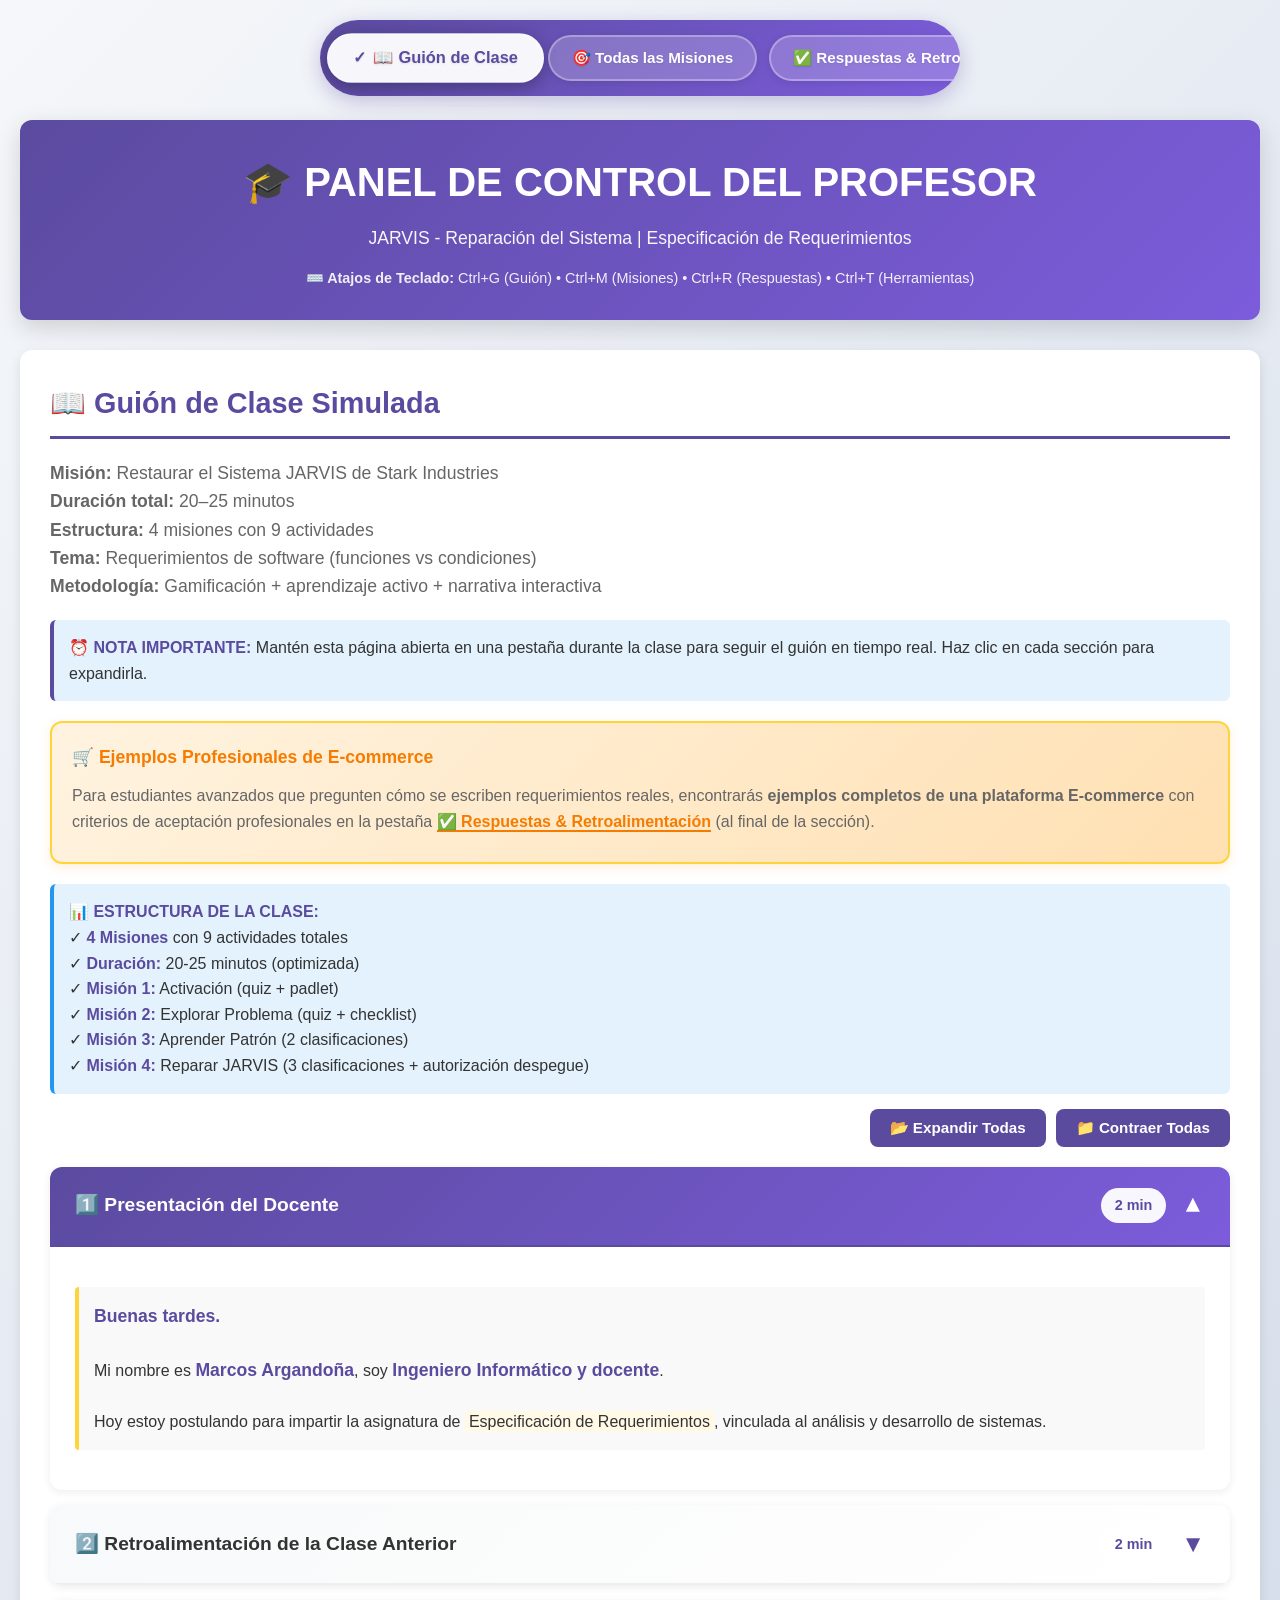
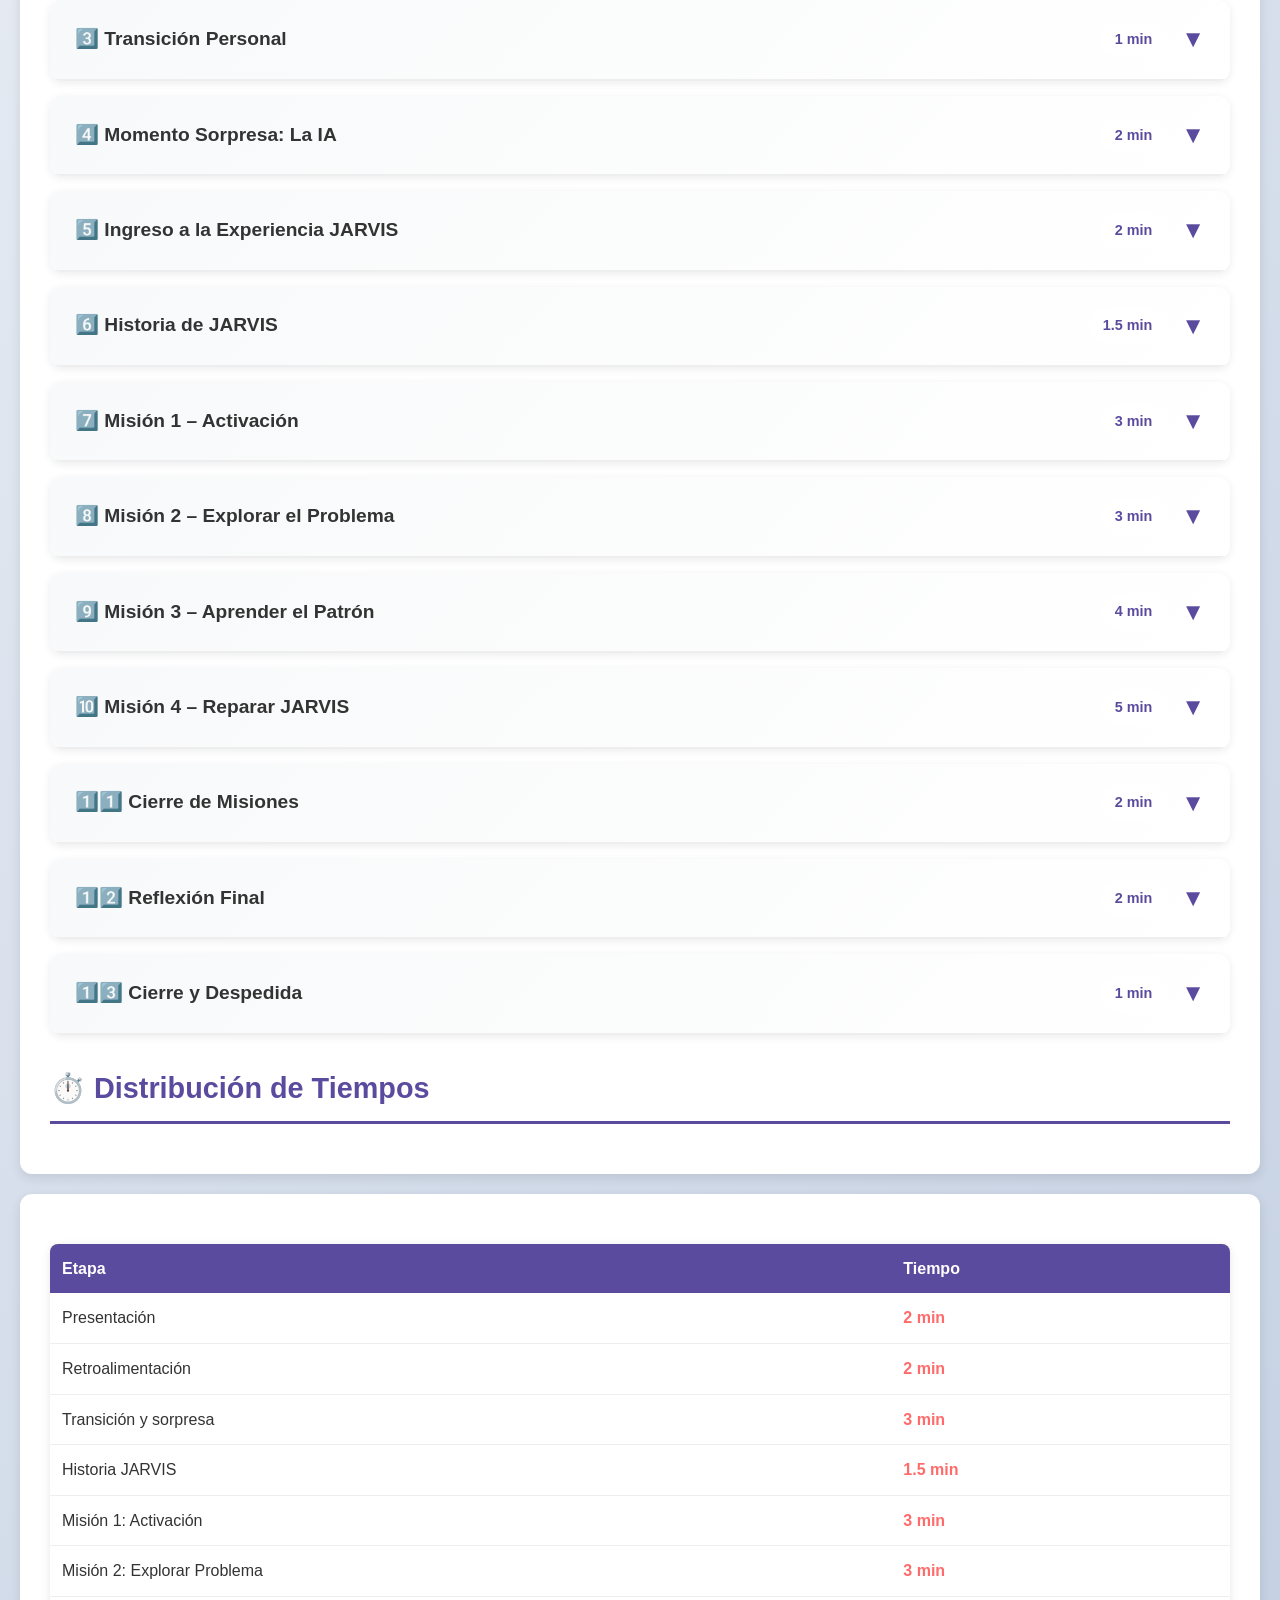
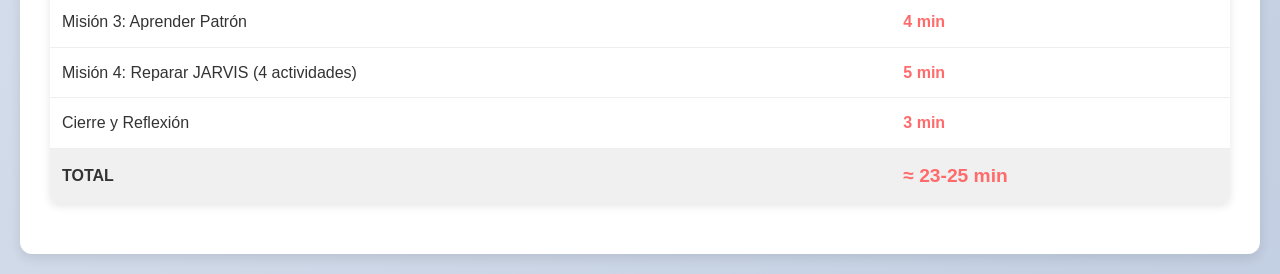
==== commit f7053910: "ejemplos" ====
--- a/index-profesor.html
+++ b/index-profesor.html
@@ -535,7 +535,7 @@
         /* PRINT FRIENDLY */
         @media print {
             .tool-tabs { display: none; }
-            .header { page-break-avoid: avoid; }
+            .header { page-break-inside: avoid; }
             .mission-card { page-break-inside: avoid; }
         }
 
@@ -572,6 +572,181 @@
 
         .note-box strong {
             color: var(--color-primary);
+        }
+
+        /* ACCORDION STYLES FOR GUION */
+        .accordion-item {
+            background: white;
+            border-radius: 12px;
+            margin-bottom: 15px;
+            box-shadow: 0 2px 8px rgba(0,0,0,0.08);
+            overflow: hidden;
+            transition: all 0.3s ease;
+        }
+
+        .accordion-item:hover {
+            box-shadow: 0 4px 16px rgba(0,0,0,0.12);
+        }
+
+        .accordion-header {
+            display: flex;
+            justify-content: space-between;
+            align-items: center;
+            padding: 20px 25px;
+            cursor: pointer;
+            background: linear-gradient(135deg, #f8f9fa 0%, #ffffff 100%);
+            border-bottom: 2px solid #eee;
+            transition: all 0.3s ease;
+        }
+
+        .accordion-header:hover {
+            background: linear-gradient(135deg, #f0f2f5 0%, #f8f9fa 100%);
+        }
+
+        .accordion-item.active .accordion-header {
+            background: linear-gradient(135deg, var(--color-primary) 0%, #7c5cdb 100%);
+            color: white;
+            border-bottom-color: var(--color-primary);
+        }
+
+        .accordion-title {
+            flex: 1;
+            font-size: 1.2em;
+            font-weight: 700;
+            display: flex;
+            align-items: center;
+            gap: 12px;
+        }
+
+        .accordion-time {
+            background: rgba(255, 255, 255, 0.9);
+            color: var(--color-primary);
+            padding: 6px 14px;
+            border-radius: 20px;
+            font-weight: 600;
+            font-size: 0.9em;
+            margin-right: 15px;
+        }
+
+        .accordion-item.active .accordion-time {
+            background: rgba(255, 255, 255, 0.95);
+            color: var(--color-primary);
+        }
+
+        .accordion-icon {
+            font-size: 1.5em;
+            transition: transform 0.3s ease;
+            color: var(--color-primary);
+        }
+
+        .accordion-item.active .accordion-icon {
+            transform: rotate(180deg);
+            color: white;
+        }
+
+        .accordion-content {
+            max-height: 0;
+            overflow: hidden;
+            transition: max-height 0.4s ease;
+        }
+
+        .accordion-item.active .accordion-content {
+            max-height: 5000px;
+        }
+
+        .accordion-body {
+            padding: 25px;
+            background: white;
+        }
+
+        .answer-box {
+            background: #e8f5e9;
+            border-left: 4px solid var(--color-success);
+            padding: 15px 20px;
+            margin: 12px 0;
+            border-radius: 6px;
+            font-weight: 500;
+        }
+
+        .answer-box::before {
+            content: "✓ ";
+            color: var(--color-success);
+            font-weight: 700;
+            font-size: 1.3em;
+            margin-right: 8px;
+        }
+
+        .question-box {
+            background: #f5f5f5;
+            border-left: 4px solid var(--color-warning);
+            padding: 12px 18px;
+            margin: 10px 0;
+            border-radius: 6px;
+        }
+
+        .question-box strong {
+            color: var(--color-primary);
+        }
+
+        .expand-collapse-all {
+            display: flex;
+            gap: 10px;
+            margin-bottom: 20px;
+            justify-content: flex-end;
+        }
+
+        .accordion-control-btn {
+            padding: 10px 20px;
+            background: var(--color-primary);
+            color: white;
+            border: none;
+            border-radius: 8px;
+            cursor: pointer;
+            font-weight: 600;
+            transition: all 0.3s ease;
+            font-size: 0.95em;
+        }
+
+        .accordion-control-btn:hover {
+            background: #7c5cdb;
+            transform: translateY(-2px);
+            box-shadow: 0 4px 12px rgba(91, 75, 159, 0.3);
+        }
+
+        .ecommerce-reference {
+            background: linear-gradient(135deg, #fff3e0 0%, #ffe0b2 100%);
+            border: 2px solid var(--color-warning);
+            border-radius: 12px;
+            padding: 20px;
+            margin: 20px 0;
+            box-shadow: 0 4px 12px rgba(255, 152, 0, 0.15);
+        }
+
+        .ecommerce-reference h4 {
+            color: #f57c00;
+            margin: 0 0 12px 0;
+            display: flex;
+            align-items: center;
+            gap: 8px;
+            font-size: 1.1em;
+        }
+
+        .ecommerce-reference p {
+            margin: 8px 0;
+            color: #666;
+        }
+
+        .ecommerce-reference a {
+            color: #f57c00;
+            font-weight: 700;
+            text-decoration: none;
+            border-bottom: 2px solid #f57c00;
+            transition: all 0.2s ease;
+        }
+
+        .ecommerce-reference a:hover {
+            color: #e65100;
+            border-bottom-color: #e65100;
         }
     </style>
 </head>
@@ -600,137 +775,405 @@
                 <h2>📖 Guión de Clase Simulada</h2>
                 <p style="font-size: 1.1em; color: #666; margin-bottom: 20px;">
                     <strong>Misión:</strong> Restaurar el Sistema JARVIS de Stark Industries<br>
-                    <strong>Duración total:</strong> 25–30 minutos<br>
+                    <strong>Duración total:</strong> 20–25 minutos<br>
+                    <strong>Estructura:</strong> 4 misiones con 9 actividades<br>
                     <strong>Tema:</strong> Requerimientos de software (funciones vs condiciones)<br>
                     <strong>Metodología:</strong> Gamificación + aprendizaje activo + narrativa interactiva
                 </p>
 
                 <div class="note-box">
-                    <strong>⏰ NOTA IMPORTANTE:</strong> Mantén esta página abierta en una pestaña durante la clase para seguir el guión en tiempo real.
-                </div>
-
-                <h3>1️⃣ Presentación del Docente (2 minutos)</h3>
-                <div class="time-block">
-                    <strong>Buenas tardes.</strong><br><br>
-                    Mi nombre es <strong>Marcos Argandoña</strong>, soy <strong>Ingeniero Informático y docente</strong>.<br><br>
-                    Hoy estoy postulando para impartir la asignatura de <span class="highlight">Especificación de Requerimientos</span>, vinculada al análisis y desarrollo de sistemas.
-                </div>
-
-                <h3>2️⃣ Retroalimentación de la Clase Anterior (2 minutos)</h3>
-                <p><strong>Objetivo:</strong> Activar conocimientos previos. Dinámica rápida tipo <em>ping-pong</em>.</p>
-                <div class="time-block">
-                    <strong>Pregunta 1:</strong> ¿Qué es un <strong>requerimiento de usuario</strong>?<br>
-                    <em>Respuesta esperada:</em> Lo que el usuario necesita.
-                </div>
-                <div class="time-block">
-                    <strong>Pregunta 2:</strong> ¿Qué es un <strong>requerimiento del sistema</strong>?<br>
-                    <em>Respuesta esperada:</em> Lo que el sistema debe hacer.
-                </div>
-                <div class="time-block">
-                    <strong>Pregunta 3:</strong> ¿Por qué son importantes los requerimientos?<br>
-                    <em>Respuesta esperada:</em> Porque guían el desarrollo del sistema.
-                </div>
-                <div class="time-block" style="border-left-color: var(--color-success);">
-                    <strong>Cierre:</strong> Perfecto. Hoy veremos cómo estos requerimientos permiten que <strong>un sistema funcione correctamente</strong>.
-                </div>
-
-                <h3>3️⃣ Transición Personal (1 minuto)</h3>
-                <div class="time-block">
-                    <strong>Texto a decir:</strong><br>
-                    "Antes de comenzar, no quiero hablar mucho más de mí. Si quieren conocer mi trabajo o proyectos pueden visitar <strong>www.makuaz.cl</strong>"<br><br>
-                    "<strong>Pero hoy no vinimos a hablar de mí y tampoco solo veremos teoría. Lo que hoy haremos será jugar, porque soy gamer y es algo que me apasiona.</strong>"<br><br>
-                    <strong>ACCIÓN:</strong> Preguntar cuántos son gamers y qué juegos juegan.
-                </div>
-
-                <h3>4️⃣ Momento Sorpresa: La IA (2 minutos)</h3>
-                <div class="time-block">
-                    <strong>Texto a decir:</strong><br>
-                    "Dentro de Stark Industries hay una IA que necesita nuestra ayuda. Su nombre es <strong>JARVIS</strong>. Tiene un pequeño problema: su sistema está incompleto y no puede funcionar correctamente. Solo puede comunicarse <strong>a través de vuestros teléfonos</strong>."<br><br>
-                    <strong>ACCIÓN:</strong> Mostrar el QR para escanear el sitio de la actividad.
-                </div>
-
-                <h3>5️⃣ Ingreso a la Experiencia JARVIS (2 minutos)</h3>
-                <div class="time-block">
-                    <strong>INSTRUCCIONES A LOS ESTUDIANTES:</strong>
-                    <ul style="margin-top: 10px; margin-left: 20px;">
-                        <li>Escaneen el código QR con sus teléfonos</li>
-                        <li>Ingresen al sitio</li>
-                        <li>Si pueden, <strong>activen el sonido</strong></li>
-                        <li>Ahora conocerán a JARVIS y comenzarán la misión</li>
-                    </ul>
-                </div>
-
-                <h3>6️⃣ Historia de JARVIS (1.5 minutos)</h3>
-                <div class="time-block">
-                    <strong>ACCIÓN:</strong> Permitir que la narrativa se reproduzca en los dispositivos de los estudiantes.<br>
-                    <strong>Objetivo pedagógico:</strong> Introducir el problema y crear inmersión narrativa.
-                </div>
-
-                <h3>7️⃣ Misión 1 – Activación (3 minutos)</h3>
-                <p><strong>Objetivo pedagógico:</strong> Activar el sistema y conectar con conocimientos previos.</p>
-                <div class="time-block">
-                    <strong>Actividad 1a - Quiz:</strong> ¿Quién es JARVIS?
-                </div>
-                <div class="time-block">
-                    <strong>Actividad 1b - Padlet Activación:</strong> ¿Qué necesita un sistema para funcionar correctamente?<br>
-                    <em>Ejemplos posibles:</em> energía, reglas, instrucciones, conexión, usuarios, orden.<br><br>
-                    <strong>Comentario docente:</strong> Interesante… aparecen palabras como <strong>energía, reglas, orden</strong>. Eso ya nos habla de <strong>cómo deben funcionar los sistemas tecnológicos</strong>.
-                </div>
-                <div class="time-block">
-                    <strong>Actividad 1c - Quiz:</strong> ¿Qué necesita JARVIS para funcionar correctamente?
-                </div>
-
-                <h3>8️⃣ Misión 2 – Explorar Problema (3 minutos)</h3>
-                <p><strong>Objetivo:</strong> Comprender el problema del sistema.</p>
-                <div class="time-block">
-                    <strong>Explicación docente:</strong><br>
-                    JARVIS no está <em>averiado</em>, pero su sistema <strong>está incompleto</strong>. Tiene funciones perdidas y condiciones sin definir que impiden que realice sus tareas.
-                </div>
-
-                <h3>9️⃣ Misión 3 – Aplicar Conceptos (4 minutos)</h3>
-                <p><strong>Objetivo:</strong> Diferenciar función vs condición.</p>
-                <div class="time-block">
-                    <strong>Explicación docente:</strong><br>
-                    Para ayudar a JARVIS necesitamos entender dos ideas clave:<br><br>
-                    ✓ <strong>Función</strong> → lo que el sistema <em>hace</em> (acciones, tareas)<br>
-                    ✓ <strong>Condición</strong> → lo que el sistema <em>necesita</em> para operar (requisitos, precondiciones)
-                </div>
-
-                <h3>🔟 Misión 4 – Reparar Sistema (5 minutos)</h3>
-                <p><strong>Objetivo:</strong> Aplicar conceptos en situaciones reales.</p>
-                <div class="time-block">
-                    <strong>Explicación docente:</strong><br>
-                    Ahora vamos a <strong>restaurar el sistema de JARVIS</strong> clasificando sus requerimientos en función o condición.
-                </div>
-
-                <h3>1️⃣1️⃣ Misión 5 – Colaborar (4 minutos)</h3>
-                <p><strong>Objetivo:</strong> Construcción colectiva del sistema.</p>
-                <div class="time-block">
-                    <strong>Padlet colaborativo - Pregunta:</strong><br>
-                    "¿Qué otros requerimientos (funciones y condiciones) necesita JARVIS para restaurarse completamente?"<br><br>
-                    <em>Ejemplos posibles:</em><br>
-                    <strong>Funciones:</strong> analizar amenazas, comunicarse con Tony Stark, controlar sistemas de defensa<br>
-                    <strong>Condiciones:</strong> conexión a internet estable, permisos de acceso confirmados, procesador operativo
-                </div>
-
-                <h3>1️⃣2️⃣ Misión 6 – Restauración Completa (3 minutos)</h3>
-                <p><strong>Objetivo:</strong> Cierre narrativo.</p>
-                <div class="time-block">
-                    <strong>Comentario docente:</strong><br>
-                    "Hemos identificado y restaurado todos los requerimientos de JARVIS. Ahora podemos autorizar su activación completa."<br><br>
-                    <strong>ACCIÓN:</strong> Presionar activación/despegue
-                </div>
-
-                <h3>1️⃣3️⃣ Reflexión Final (2 minutos)</h3>
-                <div class="time-block">
-                    <strong>Mensaje:</strong> "Hoy no solo aprendimos conceptos teóricos. Aprendimos que <strong>un sistema funciona cuando cada requerimiento se define claramente: qué debe hacer (función) y qué necesita para hacerlo (condición)</strong>."<br><br>
-                    <strong>Pregunta al grupo:</strong> ¿Entienden ahora cómo sistemas como JARVIS, ChatGPT o vuestro teléfono tienen requerimientos definidos?<br><br>
-                    <em>Ejemplos esperados:</em> aplicaciones móviles, plataformas como Instagram, sistemas de transporte (GPS), videojuegos profesionales
-                </div>
-
-                <h3>1️⃣4️⃣ Cierre (1 minuto)</h3>
-                <div class="time-block">
-                    <strong>"Gracias por ayudar a restaurar a JARVIS. Ahora sabe cómo funcionan los requerimientos de software. Nos vemos en la próxima clase."</strong>
+                    <strong>⏰ NOTA IMPORTANTE:</strong> Mantén esta página abierta en una pestaña durante la clase para seguir el guión en tiempo real. Haz clic en cada sección para expandirla.
+                </div>
+
+                <div class="ecommerce-reference">
+                    <h4>🛒 Ejemplos Profesionales de E-commerce</h4>
+                    <p>Para estudiantes avanzados que pregunten cómo se escriben requerimientos reales, encontrarás <strong>ejemplos completos de una plataforma E-commerce</strong> con criterios de aceptación profesionales en la pestaña <a href="#" onclick="switchTab('respuestas'); return false;">✅ Respuestas & Retroalimentación</a> (al final de la sección).</p>
+                </div>
+
+                <div class="note-box" style="background: #e3f2fd; border-left-color: #2196F3;">
+                    <strong>📊 ESTRUCTURA DE LA CLASE:</strong><br>
+                    ✓ <strong>4 Misiones</strong> con 9 actividades totales<br>
+                    ✓ <strong>Duración:</strong> 20-25 minutos (optimizada)<br>
+                    ✓ <strong>Misión 1:</strong> Activación (quiz + padlet)<br>
+                    ✓ <strong>Misión 2:</strong> Explorar Problema (quiz + checklist)<br>
+                    ✓ <strong>Misión 3:</strong> Aprender Patrón (2 clasificaciones)<br>
+                    ✓ <strong>Misión 4:</strong> Reparar JARVIS (3 clasificaciones + autorización despegue)
+                </div>
+
+                <div class="expand-collapse-all">
+                    <button class="accordion-control-btn" onclick="expandAllGuion()">📂 Expandir Todas</button>
+                    <button class="accordion-control-btn" onclick="collapseAllGuion()">📁 Contraer Todas</button>
+                </div>
+
+                <!-- Sección 1 -->
+                <div class="accordion-item active">
+                    <div class="accordion-header" onclick="toggleAccordion(this)">
+                        <div class="accordion-title">
+                            <span>1️⃣ Presentación del Docente</span>
+                        </div>
+                        <span class="accordion-time">2 min</span>
+                        <span class="accordion-icon">▼</span>
+                    </div>
+                    <div class="accordion-content">
+                        <div class="accordion-body">
+                            <div class="time-block">
+                                <strong>Buenas tardes.</strong><br><br>
+                                Mi nombre es <strong>Marcos Argandoña</strong>, soy <strong>Ingeniero Informático y docente</strong>.<br><br>
+                                Hoy estoy postulando para impartir la asignatura de <span class="highlight">Especificación de Requerimientos</span>, vinculada al análisis y desarrollo de sistemas.
+                            </div>
+                        </div>
+                    </div>
+                </div>
+
+                <!-- Sección 2 -->
+                <div class="accordion-item">
+                    <div class="accordion-header" onclick="toggleAccordion(this)">
+                        <div class="accordion-title">
+                            <span>2️⃣ Retroalimentación de la Clase Anterior</span>
+                        </div>
+                        <span class="accordion-time">2 min</span>
+                        <span class="accordion-icon">▼</span>
+                    </div>
+                    <div class="accordion-content">
+                        <div class="accordion-body">
+                            <p><strong>Objetivo:</strong> Activar conocimientos previos. Dinámica rápida tipo <em>ping-pong</em>.</p>
+                            
+                            <div class="question-box">
+                                <strong>Pregunta 1:</strong> ¿Qué es un <strong>requerimiento de usuario</strong>?
+                            </div>
+                            <div class="answer-box">Lo que el usuario necesita</div>
+
+                            <div class="question-box">
+                                <strong>Pregunta 2:</strong> ¿Qué es un <strong>requerimiento del sistema</strong>?
+                            </div>
+                            <div class="answer-box">Lo que el sistema debe hacer</div>
+
+                            <div class="question-box">
+                                <strong>Pregunta 3:</strong> ¿Por qué son importantes los requerimientos?
+                            </div>
+                            <div class="answer-box">Porque guían el desarrollo del sistema</div>
+
+                            <div class="time-block" style="border-left-color: var(--color-success); margin-top: 15px;">
+                                <strong>Cierre:</strong> Perfecto. Hoy veremos cómo estos requerimientos permiten que <strong>un sistema funcione correctamente</strong>.
+                            </div>
+                        </div>
+                    </div>
+                </div>
+
+                <!-- Sección 3 -->
+                <div class="accordion-item">
+                    <div class="accordion-header" onclick="toggleAccordion(this)">
+                        <div class="accordion-title">
+                            <span>3️⃣ Transición Personal</span>
+                        </div>
+                        <span class="accordion-time">1 min</span>
+                        <span class="accordion-icon">▼</span>
+                    </div>
+                    <div class="accordion-content">
+                        <div class="accordion-body">
+                            <div class="time-block">
+                                <strong>Texto a decir:</strong><br><br>
+                                "Antes de comenzar, no quiero hablar mucho más de mí. Si quieren conocer mi trabajo o proyectos pueden visitar <strong>www.makuaz.cl</strong>"<br><br>
+                                "<strong>Pero hoy no vinimos a hablar de mí y tampoco solo veremos teoría. Lo que hoy haremos será jugar, porque soy gamer y es algo que me apasiona.</strong>"<br><br>
+                                <strong>ACCIÓN:</strong> Preguntar cuántos son gamers y qué juegos juegan.
+                            </div>
+                        </div>
+                    </div>
+                </div>
+
+                <!-- Sección 4 -->
+                <div class="accordion-item">
+                    <div class="accordion-header" onclick="toggleAccordion(this)">
+                        <div class="accordion-title">
+                            <span>4️⃣ Momento Sorpresa: La IA</span>
+                        </div>
+                        <span class="accordion-time">2 min</span>
+                        <span class="accordion-icon">▼</span>
+                    </div>
+                    <div class="accordion-content">
+                        <div class="accordion-body">
+                            <div class="time-block">
+                                <strong>Texto a decir:</strong><br><br>
+                                "Dentro de Stark Industries hay una IA que necesita nuestra ayuda. Su nombre es <strong>JARVIS</strong>. Tiene un pequeño problema: su sistema está incompleto y no puede funcionar correctamente. Solo puede comunicarse <strong>a través de vuestros teléfonos</strong>."<br><br>
+                                <strong>ACCIÓN:</strong> Mostrar el QR para escanear el sitio de la actividad.
+                            </div>
+                        </div>
+                    </div>
+                </div>
+
+                <!-- Sección 5 -->
+                <div class="accordion-item">
+                    <div class="accordion-header" onclick="toggleAccordion(this)">
+                        <div class="accordion-title">
+                            <span>5️⃣ Ingreso a la Experiencia JARVIS</span>
+                        </div>
+                        <span class="accordion-time">2 min</span>
+                        <span class="accordion-icon">▼</span>
+                    </div>
+                    <div class="accordion-content">
+                        <div class="accordion-body">
+                            <div class="time-block">
+                                <strong>INSTRUCCIONES A LOS ESTUDIANTES:</strong>
+                                <ul style="margin-top: 10px; margin-left: 20px;">
+                                    <li>Escaneen el código QR con sus teléfonos</li>
+                                    <li>Ingresen al sitio</li>
+                                    <li>Si pueden, <strong>activen el sonido</strong></li>
+                                    <li>Ahora conocerán a JARVIS y comenzarán la misión</li>
+                                </ul>
+                            </div>
+                        </div>
+                    </div>
+                </div>
+
+                <!-- Sección 6 -->
+                <div class="accordion-item">
+                    <div class="accordion-header" onclick="toggleAccordion(this)">
+                        <div class="accordion-title">
+                            <span>6️⃣ Historia de JARVIS</span>
+                        </div>
+                        <span class="accordion-time">1.5 min</span>
+                        <span class="accordion-icon">▼</span>
+                    </div>
+                    <div class="accordion-content">
+                        <div class="accordion-body">
+                            <div class="time-block">
+                                <strong>ACCIÓN:</strong> Permitir que la narrativa se reproduzca en los dispositivos de los estudiantes.<br><br>
+                                <strong>Objetivo pedagógico:</strong> Introducir el problema y crear inmersión narrativa.
+                            </div>
+                        </div>
+                    </div>
+                </div>
+
+                <!-- Sección 7 -->
+                <div class="accordion-item">
+                    <div class="accordion-header" onclick="toggleAccordion(this)">
+                        <div class="accordion-title">
+                            <span>7️⃣ Misión 1 – Activación</span>
+                        </div>
+                        <span class="accordion-time">3 min</span>
+                        <span class="accordion-icon">▼</span>
+                    </div>
+                    <div class="accordion-content">
+                        <div class="accordion-body">
+                            <p><strong>Objetivo pedagógico:</strong> Conectar con JARVIS y comprender su situación.</p>
+                            
+                            <div class="question-box">
+                                <strong>Actividad 1a - Quiz:</strong> ¿Quién es JARVIS?
+                            </div>
+                            <div class="answer-box">La IA que controla Stark Industries</div>
+                            <div class="feedback">
+                                <strong>Mensaje JARVIS:</strong> "Gracias por identificarme. Ahora entiende mi problema."
+                            </div>
+
+                            <div class="time-block">
+                                <strong>Actividad 1b - Padlet:</strong> ¿Cómo ayudarías a JARVIS?<br>
+                                <strong>Tipo:</strong> Colaboración abierta (Padlet)<br>
+                                <strong>Objetivo:</strong> Lluvia de ideas sobre cómo ayudar a un sistema<br><br>
+                                <strong>Mensaje JARVIS:</strong> "Las ideas de los humanos siempre me fascinan."
+                            </div>
+                        </div>
+                    </div>
+                </div>
+
+                <!-- Sección 8 -->
+                <div class="accordion-item">
+                    <div class="accordion-header" onclick="toggleAccordion(this)">
+                        <div class="accordion-title">
+                            <span>8️⃣ Misión 2 – Explorar el Problema</span>
+                        </div>
+                        <span class="accordion-time">3 min</span>
+                        <span class="accordion-icon">▼</span>
+                    </div>
+                    <div class="accordion-content">
+                        <div class="accordion-body">
+                            <p><strong>Objetivo:</strong> Identificar exactamente qué le falta a JARVIS.</p>
+                            
+                            <div class="time-block">
+                                <strong>Explicación docente:</strong><br>
+                                "JARVIS dice: 'Tengo funciones, pero me faltan condiciones'. ¿Qué significa esto?"
+                            </div>
+
+                            <div class="question-box">
+                                <strong>Actividad 2a - Quiz:</strong> Un sistema sin requerimientos claros...
+                            </div>
+                            <div class="answer-box">No sabe QUÉ HACER ni BAJO QUÉ CONDICIONES hacerlo</div>
+                            <div class="feedback">
+                                <strong>Mensaje JARVIS:</strong> "Sin instrucciones claras, no puedo ejecutarme."
+                            </div>
+
+                            <div class="question-box">
+                                <strong>Actividad 2b - Checklist:</strong> ¿JARVIS necesita...? (Selecciona lo correcto)
+                            </div>
+                            <div class="answer-box">
+                                ✓ Saber QUÉ FUNCIONES ejecutar (requisitos funcionales)<br>
+                                ✓ BAJO QUÉ CONDICIONES ejecutarlas (requisitos no-funcionales)
+                            </div>
+                            <div class="feedback">
+                                <strong>Mensaje JARVIS:</strong> "Exactamente. Funciones + Condiciones = Sistema Completo."
+                            </div>
+                        </div>
+                    </div>
+                </div>
+
+                <!-- Sección 9 -->
+                <div class="accordion-item">
+                    <div class="accordion-header" onclick="toggleAccordion(this)">
+                        <div class="accordion-title">
+                            <span>9️⃣ Misión 3 – Aprender el Patrón</span>
+                        </div>
+                        <span class="accordion-time">4 min</span>
+                        <span class="accordion-icon">▼</span>
+                    </div>
+                    <div class="accordion-content">
+                        <div class="accordion-body">
+                            <p><strong>Objetivo:</strong> Entender la diferencia crítica FUNCIÓN vs CONDICIÓN.</p>
+                            
+                            <div class="time-block">
+                                <strong>Explicación docente:</strong><br>
+                                "Esto es LO MÁS IMPORTANTE. Presten atención:"<br><br>
+                                ✓ <strong>FUNCIÓN</strong> → ¿QUÉ HACE el sistema? (acciones, verbos)<br>
+                                ✓ <strong>CONDICIÓN</strong> → ¿QUÉ NECESITA para hacerlo? (requisitos, prerequisitos)
+                            </div>
+
+                            <div class="question-box">
+                                <strong>Actividad 3a - Clasificación:</strong> "JARVIS debe calcular trayectorias de vuelo"<br>
+                                ¿FUNCIÓN o CONDICIÓN?
+                            </div>
+                            <div class="answer-box">FUNCIÓN ("calcular" es una acción que el sistema HACE)</div>
+                            <div class="feedback">
+                                <strong>Pista:</strong> ¿QUÉ HACE el sistema? → FUNCIÓN<br>
+                                <strong>Mensaje JARVIS:</strong> "Calcular trayectorias es mi función principal."
+                            </div>
+
+                            <div class="question-box">
+                                <strong>Actividad 3b - Clasificación:</strong> "JARVIS requiere conexión a internet"<br>
+                                ¿FUNCIÓN o CONDICIÓN?
+                            </div>
+                            <div class="answer-box">CONDICIÓN ("requiere" = algo que NECESITA)</div>
+                            <div class="feedback">
+                                <strong>Pista:</strong> ¿QUÉ NECESITA el sistema? → CONDICIÓN<br>
+                                <strong>Mensaje JARVIS:</strong> "Sin internet, no puedo conectarme a Tony. Esa es una condición crítica."
+                            </div>
+                        </div>
+                    </div>
+                </div>
+
+                <!-- Sección 10 -->
+                <div class="accordion-item">
+                    <div class="accordion-header" onclick="toggleAccordion(this)">
+                        <div class="accordion-title">
+                            <span>🔟 Misión 4 – Reparar JARVIS</span>
+                        </div>
+                        <span class="accordion-time">5 min</span>
+                        <span class="accordion-icon">▼</span>
+                    </div>
+                    <div class="accordion-content">
+                        <div class="accordion-body">
+                            <p><strong>Objetivo:</strong> Clasificar requerimientos y completar la reparación.</p>
+                            
+                            <div class="time-block">
+                                <strong>Explicación docente:</strong><br>
+                                "Ahora TÚ decides: ¿FUNCIÓN o CONDICIÓN? Vamos a reparar a JARVIS juntos."
+                            </div>
+
+                            <div class="question-box">
+                                <strong>Actividad 4a:</strong> "El sistema debe plotear rutas de navegación espacial"<br>
+                                ¿FUNCIÓN o CONDICIÓN?
+                            </div>
+                            <div class="answer-box">FUNCIÓN ("plotear/ejecutar" = acciones)</div>
+                            <div class="feedback"><strong>JARVIS:</strong> "✓ Sistema de navegación activado."</div>
+
+                            <div class="question-box">
+                                <strong>Actividad 4b:</strong> "JARVIS necesita energía en su núcleo"<br>
+                                ¿FUNCIÓN o CONDICIÓN?
+                            </div>
+                            <div class="answer-box">CONDICIÓN ("necesita" = prerequisito)</div>
+                            <div class="feedback"><strong>JARVIS:</strong> "✓ Sistema de energía verificado."</div>
+
+                            <div class="question-box">
+                                <strong>Actividad 4c:</strong> "JARVIS debe transmitir reportes de seguridad en tiempo real"<br>
+                                ¿FUNCIÓN o CONDICIÓN?
+                            </div>
+                            <div class="answer-box">FUNCIÓN ("transmitir" = acción)</div>
+                            <div class="feedback"><strong>JARVIS:</strong> "✓ Sistema de comunicación restaurado."</div>
+
+                            <div class="time-block" style="background: #e8f5e9; border-left-color: var(--color-success);">
+                                <strong>Actividad 4d - AUTORIZAR DESPEGUE:</strong><br>
+                                ¿JARVIS está completamente reparado?<br><br>
+                                <strong>Respuesta:</strong> SÍ. He clasificado todos correctamente.<br><br>
+                                <strong>🚀 RESULTADO:</strong> ¡¡REPARACIÓN COMPLETADA!! Sistema al 100%.<br>
+                                <strong>JARVIS:</strong> "¡¡GRACIAS!! LO LOGRAMOS. VOY A CASA."
+                            </div>
+                        </div>
+                    </div>
+                </div>
+
+                <!-- Sección 11 -->
+                <div class="accordion-item">
+                    <div class="accordion-header" onclick="toggleAccordion(this)">
+                        <div class="accordion-title">
+                            <span>1️⃣1️⃣ Cierre de Misiones</span>
+                        </div>
+                        <span class="accordion-time">2 min</span>
+                        <span class="accordion-icon">▼</span>
+                    </div>
+                    <div class="accordion-content">
+                        <div class="accordion-body">
+                            <div class="time-block" style="background: linear-gradient(135deg, #e8f5e9 0%, #c8e6c9 100%); border-left-color: var(--color-success);">
+                                <strong>🎉 CELEBRACIÓN:</strong><br><br>
+                                Los estudiantes habrán completado las 4 misiones y verán la pantalla de victoria:<br><br>
+                                ✅ Sistema restaurado al 100%<br>
+                                🚀 JARVIS está listo para despegar<br>
+                                🏆 Puntos totales obtenidos<br>
+                                🏅 Medalla: MAESTRO DEL SISTEMA<br><br>
+                                <strong>Mensaje JARVIS:</strong> "Gracias por ayudarme a regresar a casa. Aprendiste a diferenciar funciones y condiciones. ¡Eres un excelente ingeniero de software!"
+                            </div>
+                        </div>
+                    </div>
+                </div>
+
+                <!-- Sección 12 -->
+                <div class="accordion-item">
+                    <div class="accordion-header" onclick="toggleAccordion(this)">
+                        <div class="accordion-title">
+                            <span>1️⃣2️⃣ Reflexión Final</span>
+                        </div>
+                        <span class="accordion-time">2 min</span>
+                        <span class="accordion-icon">▼</span>
+                    </div>
+                    <div class="accordion-content">
+                        <div class="accordion-body">
+                            <div class="time-block">
+                                <strong>Mensaje:</strong><br> 
+                                "Hoy no solo jugamos. Aprendimos que <strong>un sistema funciona cuando cada requerimiento se define claramente</strong>:"<br><br>
+                                ✓ <strong>FUNCIÓN</strong> = ¿Qué debe HACER el sistema?<br>
+                                ✓ <strong>CONDICIÓN</strong> = ¿Qué NECESITA para hacerlo?<br><br>
+                                <strong>Pregunta al grupo:</strong> ¿Ahora entienden cómo sistemas como ChatGPT, Instagram o sus videojuegos favoritos tienen requerimientos definidos?<br><br>
+                                <em>Ejemplos esperados:</em> apps móviles, redes sociales, GPS, videojuegos, streaming
+                            </div>
+                        </div>
+                    </div>
+                </div>
+
+                <!-- Sección 13 -->
+                <div class="accordion-item">
+                    <div class="accordion-header" onclick="toggleAccordion(this)">
+                        <div class="accordion-title">
+                            <span>1️⃣3️⃣ Cierre y Despedida</span>
+                        </div>
+                        <span class="accordion-time">1 min</span>
+                        <span class="accordion-icon">▼</span>
+                    </div>
+                    <div class="accordion-content">
+                        <div class="accordion-body">
+                            <div class="time-block">
+                                <strong>Mensaje final:</strong><br><br>
+                                "Gracias por ayudar a reparar a JARVIS. Hoy aprendieron a pensar como ingenieros de software."<br><br>
+                                "Los requerimientos son la base de TODO sistema que usan a diario. Sin ellos, nada funciona."<br><br>
+                                <strong>"Nos vemos en la próxima clase. ¡Excelente trabajo equipo!"</strong> 👏
+                            </div>
+                        </div>
+                    </div>
                 </div>
 
                 <h2 style="margin-top: 30px;">⏱️ Distribución de Tiempos</h2>
@@ -762,36 +1205,28 @@
                             <td class="time-value">1.5 min</td>
                         </tr>
                         <tr>
-                            <td>Misión 1</td>
+                            <td>Misión 1: Activación</td>
                             <td class="time-value">3 min</td>
                         </tr>
                         <tr>
-                            <td>Misión 2</td>
+                            <td>Misión 2: Explorar Problema</td>
                             <td class="time-value">3 min</td>
                         </tr>
                         <tr>
-                            <td>Misión 3</td>
+                            <td>Misión 3: Aprender Patrón</td>
                             <td class="time-value">4 min</td>
                         </tr>
                         <tr>
-                            <td>Misión 4</td>
+                            <td>Misión 4: Reparar JARVIS (4 actividades)</td>
                             <td class="time-value">5 min</td>
                         </tr>
                         <tr>
-                            <td>Misión 5</td>
-                            <td class="time-value">4 min</td>
-                        </tr>
-                        <tr>
-                            <td>Misión 6</td>
+                            <td>Cierre y Reflexión</td>
                             <td class="time-value">3 min</td>
-                        </tr>
-                        <tr>
-                            <td>Reflexión</td>
-                            <td class="time-value">2 min</td>
                         </tr>
                         <tr style="background: #f0f0f0; font-weight: bold;">
                             <td>TOTAL</td>
-                            <td class="time-value" style="font-size: 1.2em;">≈ 29 min</td>
+                            <td class="time-value" style="font-size: 1.2em;">≈ 23-25 min</td>
                         </tr>
                     </tbody>
                 </table>
@@ -1013,120 +1448,78 @@
                 <!-- MISIÓN 4 -->
                 <div class="mission-card" id="mission-4">
                     <div class="mission-header" onclick="toggleMission(4)">
-                        <span class="mission-title">🔧 Misión 4: Reparar Sistema - Clasificar Requerimientos</span>
+                        <span class="mission-title">🔧 Misión 4: Reparar JARVIS - Aplicación Final</span>
                         <span class="mission-toggle">▼</span>
                     </div>
                     <div class="mission-content">
                         <div class="activity">
-                            <span class="activity-num">Actividad 4.1</span>
-                            <div class="activity-title">Clasificación: Requerimientos de JARVIS</div>
-                            <div class="activity-detail">
-                                <span class="detail-label">Tipo:</span> Arrastrar y soltar / Clasificación
-                            </div>
-                            <div class="activity-detail">
-                                <span class="detail-label">Tarea:</span> Clasificar cada requerimiento como FUNCIÓN o CONDICIÓN
-                            </div>
-                            <div class="activity-detail">
-                                <span class="detail-label">Requerimientos a clasificar:</span>
-                                <ul style="margin-left: 15px; margin-top: 8px;">
-                                    <li><strong>Procesar solicitudes:</strong> <span style="color: var(--color-success); font-weight: 600;">FUNCIÓN</span></li>
-                                    <li><strong>Conexión a internet:</strong> <span style="color: var(--color-secondary); font-weight: 600;">CONDICIÓN</span></li>
-                                    <li><strong>Analizar datos:</strong> <span style="color: var(--color-success); font-weight: 600;">FUNCIÓN</span></li>
-                                    <li><strong>Base de datos disponible:</strong> <span style="color: var(--color-secondary); font-weight: 600;">CONDICIÓN</span></li>
-                                    <li><strong>Transmitir respuestas:</strong> <span style="color: var(--color-success); font-weight: 600;">FUNCIÓN</span></li>
-                                    <li><strong>Servidor activo:</strong> <span style="color: var(--color-secondary); font-weight: 600;">CONDICIÓN</span></li>
-                                </ul>
+                            <span class="activity-num">Actividad 4a</span>
+                            <div class="activity-title">Clasificar: Navegar por el espacio</div>
+                            <div class="activity-detail">
+                                <span class="detail-label">Ejemplo:</span> El sistema debe plotear y ejecutar rutas de navegación espacial
+                            </div>
+                            <div class="activity-detail">
+                                <span class="detail-label">Pregunta:</span> ¿FUNCIÓN o CONDICIÓN?
+                            </div>
+                            <div class="correct-answer">
+                                FUNCIÓN (plotear/ejecutar = acciones que realiza el sistema)
                             </div>
                             <div class="feedback">
-                                <strong>Mensaje JARVIS:</strong> "Cada requerimiento que identificas me acerca a funcionar completamente."
+                                <strong>Pista:</strong> Plotear es un VERBO DE ACCIÓN<br>
+                                <strong>Mensaje JARVIS:</strong> "✓ Sistema de navegación activado."
                             </div>
                         </div>
 
                         <div class="activity">
-                            <span class="activity-num">Actividad 4.2</span>
-                            <div class="activity-title">Validación de Respuestas</div>
-                            <div class="activity-detail">
-                                <span class="detail-label">Acción:</span> Sistema valida automáticamente las clasificaciones
+                            <span class="activity-num">Actividad 4b</span>
+                            <div class="activity-title">Clasificar: Energía disponible</div>
+                            <div class="activity-detail">
+                                <span class="detail-label">Ejemplo:</span> JARVIS necesita energía en su núcleo de procesamiento para operar
+                            </div>
+                            <div class="activity-detail">
+                                <span class="detail-label">Pregunta:</span> ¿FUNCIÓN o CONDICIÓN?
+                            </div>
+                            <div class="correct-answer">
+                                CONDICIÓN (necesita = prerequisito que debe cumplirse)
                             </div>
                             <div class="feedback">
-                                <strong>Feedback General:</strong> "Excelente. Has identificado correctamente la diferencia entre lo que JARVIS HACE (funciones) y lo que JARVIS NECESITA (condiciones)."
-                            </div>
-                        </div>
-                    </div>
-                </div>
-
-                <!-- MISIÓN 5 -->
-                <div class="mission-card" id="mission-5">
-                    <div class="mission-header" onclick="toggleMission(5)">
-                        <span class="mission-title">🤝 Misión 5: Colaborar - Construcción Colectiva</span>
-                        <span class="mission-toggle">▼</span>
-                    </div>
-                    <div class="mission-content">
+                                <strong>Pista:</strong> Necesita = PREREQUISITO = CONDICIÓN<br>
+                                <strong>Mensaje JARVIS:</strong> "✓ Sistema de energía verificado."
+                            </div>
+                        </div>
+
                         <div class="activity">
-                            <span class="activity-num">Actividad 5.1</span>
-                            <div class="activity-title">Padlet Colaborativo: Nuevos Requerimientos</div>
-                            <div class="activity-detail">
-                                <span class="detail-label">Tipo:</span> Colaboración en tiempo real (Padlet)
-                            </div>
-                            <div class="activity-detail">
-                                <span class="detail-label">Pregunta Central:</span> ¿Qué otros requerimientos (funciones y condiciones) necesita JARVIS para restaurarse completamente?
-                            </div>
-                            <div class="activity-detail">
-                                <span class="detail-label">Ejemplos Esperados - FUNCIONES:</span>
-                                <ul style="margin-left: 15px; margin-top: 8px;">
-                                    <li>Analizar amenazas</li>
-                                    <li>Comunicarse con Tony Stark</li>
-                                    <li>Controlar sistemas de defensa</li>
-                                    <li>Monitorear sensores</li>
-                                    <li>Generar reportes</li>
-                                </ul>
-                            </div>
-                            <div class="activity-detail">
-                                <span class="detail-label">Ejemplos Esperados - CONDICIONES:</span>
-                                <ul style="margin-left: 15px; margin-top: 8px;">
-                                    <li>Conexión a internet estable</li>
-                                    <li>Permisos de acceso confirmados</li>
-                                    <li>Procesador operativo</li>
-                                    <li>Protocolo de seguridad activo</li>
-                                    <li>Almacenamiento disponible</li>
-                                </ul>
+                            <span class="activity-num">Actividad 4c</span>
+                            <div class="activity-title">Clasificar: Comunicación crítica</div>
+                            <div class="activity-detail">
+                                <span class="detail-label">Ejemplo:</span> JARVIS debe transmitir reportes de seguridad a Tony en tiempo real
+                            </div>
+                            <div class="activity-detail">
+                                <span class="detail-label">Pregunta:</span> ¿FUNCIÓN o CONDICIÓN?
+                            </div>
+                            <div class="correct-answer">
+                                FUNCIÓN (transmitir = acción que ejecuta el sistema)
                             </div>
                             <div class="feedback">
-                                <strong>Mensaje JARVIS:</strong> "Tu idea puede ser el requerimiento final que necesito para funcionar correctamente."
-                            </div>
-                        </div>
-                    </div>
-                </div>
-
-                <!-- MISIÓN 6 -->
-                <div class="mission-card" id="mission-6">
-                    <div class="mission-header" onclick="toggleMission(6)">
-                        <span class="mission-title">⚡ Misión 6: Restauración Completa - Activación Final</span>
-                        <span class="mission-toggle">▼</span>
-                    </div>
-                    <div class="mission-content">
-                        <div class="activity">
-                            <span class="activity-num">Actividad 6.1</span>
-                            <div class="activity-title">Verificación Final del Sistema</div>
-                            <div class="activity-detail">
-                                <span class="detail-label">Acción:</span> El sistema verifica que todos los requerimientos hayan sido identificados
-                            </div>
-                            <div class="feedback">
-                                <strong>Mensaje del docente:</strong> "Hemos identificado y restaurado todos los requerimientos de JARVIS. Ahora podemos autorizar su activación completa."
-                            </div>
-                        </div>
-
-                        <div class="activity">
-                            <span class="activity-num">Actividad 6.2</span>
-                            <div class="activity-title">Botón de Activación Final</div>
-                            <div class="activity-detail">
-                                <span class="detail-label">Acción:</span> Presionar botón ACTIVAR para iniciar el despegue de JARVIS
-                            </div>
-                            <div class="correct-answer">
-                                ⚡ JARVIS ACTIVADO - Sistema restaurado al 100%
-                            </div>
-                            <div class="feedback">
-                                <strong>Mensaje JARVIS:</strong> "Sistema completo. Volvemos a casa. Gracias."
+                                <strong>Pista:</strong> Transmitir, enviar, ejecutar = FUNCIONES<br>
+                                <strong>Mensaje JARVIS:</strong> "✓ Sistema de comunicación restaurado."
+                            </div>
+                        </div>
+
+                        <div class="activity" style="background: linear-gradient(135deg, #e8f5e9 0%, #c8e6c9 100%); border-left-color: var(--color-success);">
+                            <span class="activity-num">Actividad 4d</span>
+                            <div class="activity-title">🚀 AUTORIZAR DESPEGUE</div>
+                            <div class="activity-detail">
+                                <span class="detail-label">Pregunta:</span> ¿JARVIS está completamente reparado?
+                            </div>
+                            <div class="correct-answer" style="font-size: 1.1em;">
+                                SÍ. He clasificado todos correctamente.
+                            </div>
+                            <div class="feedback" style="background: linear-gradient(135deg, #fff59d 0%, #fff176 100%); border-left-color: #f57c00; padding: 20px;">
+                                <strong style="font-size: 1.2em;">🚀🚀🚀 ¡¡REPARACIÓN COMPLETADA!!</strong><br><br>
+                                Sistema al 100%<br>
+                                JARVIS vuelve a casa<br><br>
+                                <strong>Mensaje JARVIS:</strong> "¡¡GRACIAS!! LO LOGRAMOS. VOY A CASA."
                             </div>
                         </div>
                     </div>
@@ -1143,6 +1536,16 @@
                 <div class="note-box">
                     <strong>💡 CÓMO USAR ESTA SECCIÓN:</strong><br>
                     Esta guía contiene todas las respuestas esperadas y retroalimentaciones que debe dar en cada actividad. Úsala como referencia durante la clase para orientar a los estudiantes sin revelar directamente la respuesta.
+                </div>
+
+                <div class="ecommerce-reference" style="margin-top: 20px;">
+                    <h4>🛒 EJEMPLOS PROFESIONALES DE E-COMMERCE DISPONIBLES ABAJO ⬇️</h4>
+                    <p>Si estudiantes avanzados preguntan <strong>"¿Cómo se escriben requerimientos en la vida real?"</strong>, desplázate al final de esta página para encontrar ejemplos completos de una plataforma de comercio electrónico con:</p>
+                    <ul style="margin-left: 20px; margin-top: 10px;">
+                        <li>✅ Requerimiento Funcional: Gestión de Carrito (con criterios de aceptación)</li>
+                        <li>⚙️ Requerimiento No Funcional: Rendimiento/Performance (con métricas específicas)</li>
+                        <li>📋 Características de criterios bien escritos (testeables, medibles, independientes)</li>
+                    </ul>
                 </div>
 
                 <h3 style="margin-top: 30px; color: var(--color-primary);">MISIÓN 1: Activación</h3>
@@ -1284,49 +1687,76 @@
                     </div>
                 </div>
 
-                <h3 style="margin-top: 30px; color: var(--color-primary);">MISIÓN 4: Reparar Sistema</h3>
+                <h3 style="margin-top: 30px; color: var(--color-primary);">MISIÓN 4: Reparar JARVIS</h3>
 
                 <div class="activity">
-                    <span class="activity-num">Actividad 4.1 - Clasificación de Requerimientos</span>
+                    <span class="activity-num">Actividad 4a - Clasificar: Navegar por el espacio</span>
                     <div class="activity-detail">
-                        <span class="detail-label">Tarea:</span> Clasificar cada requerimiento correctamente
+                        <span class="detail-label">Ejemplo:</span> El sistema debe plotear y ejecutar rutas de navegación espacial
                     </div>
                     <div class="activity-detail">
-                        <span class="detail-label">Respuesta Correcta Completa:</span>
-                    </div>
-                    <table style="width: 100%; margin-top: 10px; border-collapse: collapse;">
-                        <tr style="background: #f5f5f5;">
-                            <td style="padding: 10px; border: 1px solid #ddd;"><strong>Requerimiento</strong></td>
-                            <td style="padding: 10px; border: 1px solid #ddd;"><strong>Clasificación</strong></td>
-                        </tr>
-                        <tr>
-                            <td style="padding: 10px; border: 1px solid #ddd;">Procesar solicitudes</td>
-                            <td style="padding: 10px; border: 1px solid #ddd; background: #e8f5e9;"><strong style="color: var(--color-success);">✓ FUNCIÓN</strong></td>
-                        </tr>
-                        <tr>
-                            <td style="padding: 10px; border: 1px solid #ddd;">Conexión a internet</td>
-                            <td style="padding: 10px; border: 1px solid #ddd; background: #ffebee;"><strong style="color: var(--color-secondary);">✗ CONDICIÓN</strong></td>
-                        </tr>
-                        <tr>
-                            <td style="padding: 10px; border: 1px solid #ddd;">Analizar datos</td>
-                            <td style="padding: 10px; border: 1px solid #ddd; background: #e8f5e9;"><strong style="color: var(--color-success);">✓ FUNCIÓN</strong></td>
-                        </tr>
-                        <tr>
-                            <td style="padding: 10px; border: 1px solid #ddd;">Base de datos disponible</td>
-                            <td style="padding: 10px; border: 1px solid #ddd; background: #ffebee;"><strong style="color: var(--color-secondary);">✗ CONDICIÓN</strong></td>
-                        </tr>
-                        <tr>
-                            <td style="padding: 10px; border: 1px solid #ddd;">Transmitir respuestas</td>
-                            <td style="padding: 10px; border: 1px solid #ddd; background: #e8f5e9;"><strong style="color: var(--color-success);">✓ FUNCIÓN</strong></td>
-                        </tr>
-                        <tr>
-                            <td style="padding: 10px; border: 1px solid #ddd;">Servidor activo</td>
-                            <td style="padding: 10px; border: 1px solid #ddd; background: #ffebee;"><strong style="color: var(--color-secondary);">✗ CONDICIÓN</strong></td>
-                        </tr>
-                    </table>
-                    <div class="feedback" style="margin-top: 15px;">
-                        <strong>Si todas son correctas:</strong> "Excelente. Has entendido perfectamente la diferencia. Esto es exactamente lo que los ingenieros de software hacen todos los días."<br>
-                        <strong>Si hay errores:</strong> "Veamos esto de nuevo. Recuerda: ¿Esta palabra describe lo que el sistema HACE o lo que el sistema NECESITA para hacerlo?"
+                        <span class="detail-label">Pregunta:</span> ¿FUNCIÓN o CONDICIÓN?
+                    </div>
+                    <div class="correct-answer">
+                        FUNCIÓN - "Plotear" y "ejecutar" son verbos de acción que el sistema realiza
+                    </div>
+                    <div class="feedback">
+                        <strong>Si correcto:</strong> "✓ FUNCIÓN. 'Plotear rutas' = acciones que EJECUTA = FUNCIÓN."<br>
+                        <strong>Si incorrecto:</strong> "Es FUNCIÓN. El verbo 'plotear/ejecutar' = acciones del sistema."<br>
+                        <strong>Mensaje JARVIS:</strong> "✓ Sistema de navegación activado."
+                    </div>
+                </div>
+
+                <div class="activity">
+                    <span class="activity-num">Actividad 4b - Clasificar: Energía disponible</span>
+                    <div class="activity-detail">
+                        <span class="detail-label">Ejemplo:</span> JARVIS necesita energía en su núcleo de procesamiento para operar
+                    </div>
+                    <div class="activity-detail">
+                        <span class="detail-label">Pregunta:</span> ¿FUNCIÓN o CONDICIÓN?
+                    </div>
+                    <div class="correct-answer">
+                        CONDICIÓN - "Necesita" indica un prerequisito que debe cumplirse
+                    </div>
+                    <div class="feedback">
+                        <strong>Si correcto:</strong> "✓ CONDICIÓN. 'Necesita energía' = prerequisito = CONDICIÓN."<br>
+                        <strong>Si incorrecto:</strong> "Es CONDICIÓN. 'Necesita' = no es acción, es un requisito."<br>
+                        <strong>Mensaje JARVIS:</strong> "✓ Sistema de energía verificado."
+                    </div>
+                </div>
+
+                <div class="activity">
+                    <span class="activity-num">Actividad 4c - Clasificar: Comunicación crítica</span>
+                    <div class="activity-detail">
+                        <span class="detail-label">Ejemplo:</span> JARVIS debe transmitir reportes de seguridad a Tony en tiempo real
+                    </div>
+                    <div class="activity-detail">
+                        <span class="detail-label">Pregunta:</span> ¿FUNCIÓN o CONDICIÓN?
+                    </div>
+                    <div class="correct-answer">
+                        FUNCIÓN - "Transmitir" es una acción que ejecuta el sistema
+                    </div>
+                    <div class="feedback">
+                        <strong>Si correcto:</strong> "✓ FUNCIÓN. 'Transmitir' = acción que ejecuta = FUNCIÓN."<br>
+                        <strong>Si incorrecto:</strong> "Es FUNCIÓN. 'Transmitir' es un verbo de acción."<br>
+                        <strong>Mensaje JARVIS:</strong> "✓ Sistema de comunicación restaurado."
+                    </div>
+                </div>
+
+                <div class="activity" style="background: linear-gradient(135deg, #e8f5e9 0%, #c8e6c9 100%); border-left: 4px solid var(--color-success); padding: 25px;">
+                    <span class="activity-num" style="background: var(--color-success);">Actividad 4d - 🚀 AUTORIZAR DESPEGUE</span>
+                    <div class="activity-detail">
+                        <span class="detail-label">Pregunta:</span> ¿JARVIS está completamente reparado?
+                    </div>
+                    <div class="correct-answer" style="font-size: 1.1em; font-weight: 700;">
+                        SÍ. He clasificado todos correctamente.
+                    </div>
+                    <div class="feedback" style="background: linear-gradient(135deg, #fff59d 0%, #fff176 100%); border-left-color: #f57c00; padding: 20px; margin-top: 15px; font-size: 1.05em;">
+                        <strong style="font-size: 1.2em;">🚀🚀🚀 ¡¡REPARACIÓN COMPLETADA!!</strong><br><br>
+                        ✅ Sistema al 100%<br>
+                        🚀 JARVIS vuelve a casa<br>
+                        🏆 Misión cumplida<br><br>
+                        <strong>Mensaje JARVIS:</strong> "¡¡GRACIAS!! LO LOGRAMOS. VOY A CASA."
                     </div>
                 </div>
 
@@ -1668,15 +2098,31 @@
         }
 
         function expandAllMissions() {
-            for (let i = 1; i <= 6; i++) {
+            for (let i = 1; i <= 4; i++) {
                 document.getElementById(`mission-${i}`).classList.add('expanded');
             }
         }
 
         function collapseAllMissions() {
-            for (let i = 1; i <= 6; i++) {
+            for (let i = 1; i <= 4; i++) {
                 document.getElementById(`mission-${i}`).classList.remove('expanded');
             }
+        }
+
+        // ACCORDION FUNCTIONALITY FOR GUION
+        function toggleAccordion(header) {
+            const item = header.parentElement;
+            item.classList.toggle('active');
+        }
+
+        function expandAllGuion() {
+            const items = document.querySelectorAll('#guion .accordion-item');
+            items.forEach(item => item.classList.add('active'));
+        }
+
+        function collapseAllGuion() {
+            const items = document.querySelectorAll('#guion .accordion-item');
+            items.forEach(item => item.classList.remove('active'));
         }
     </script>
 
